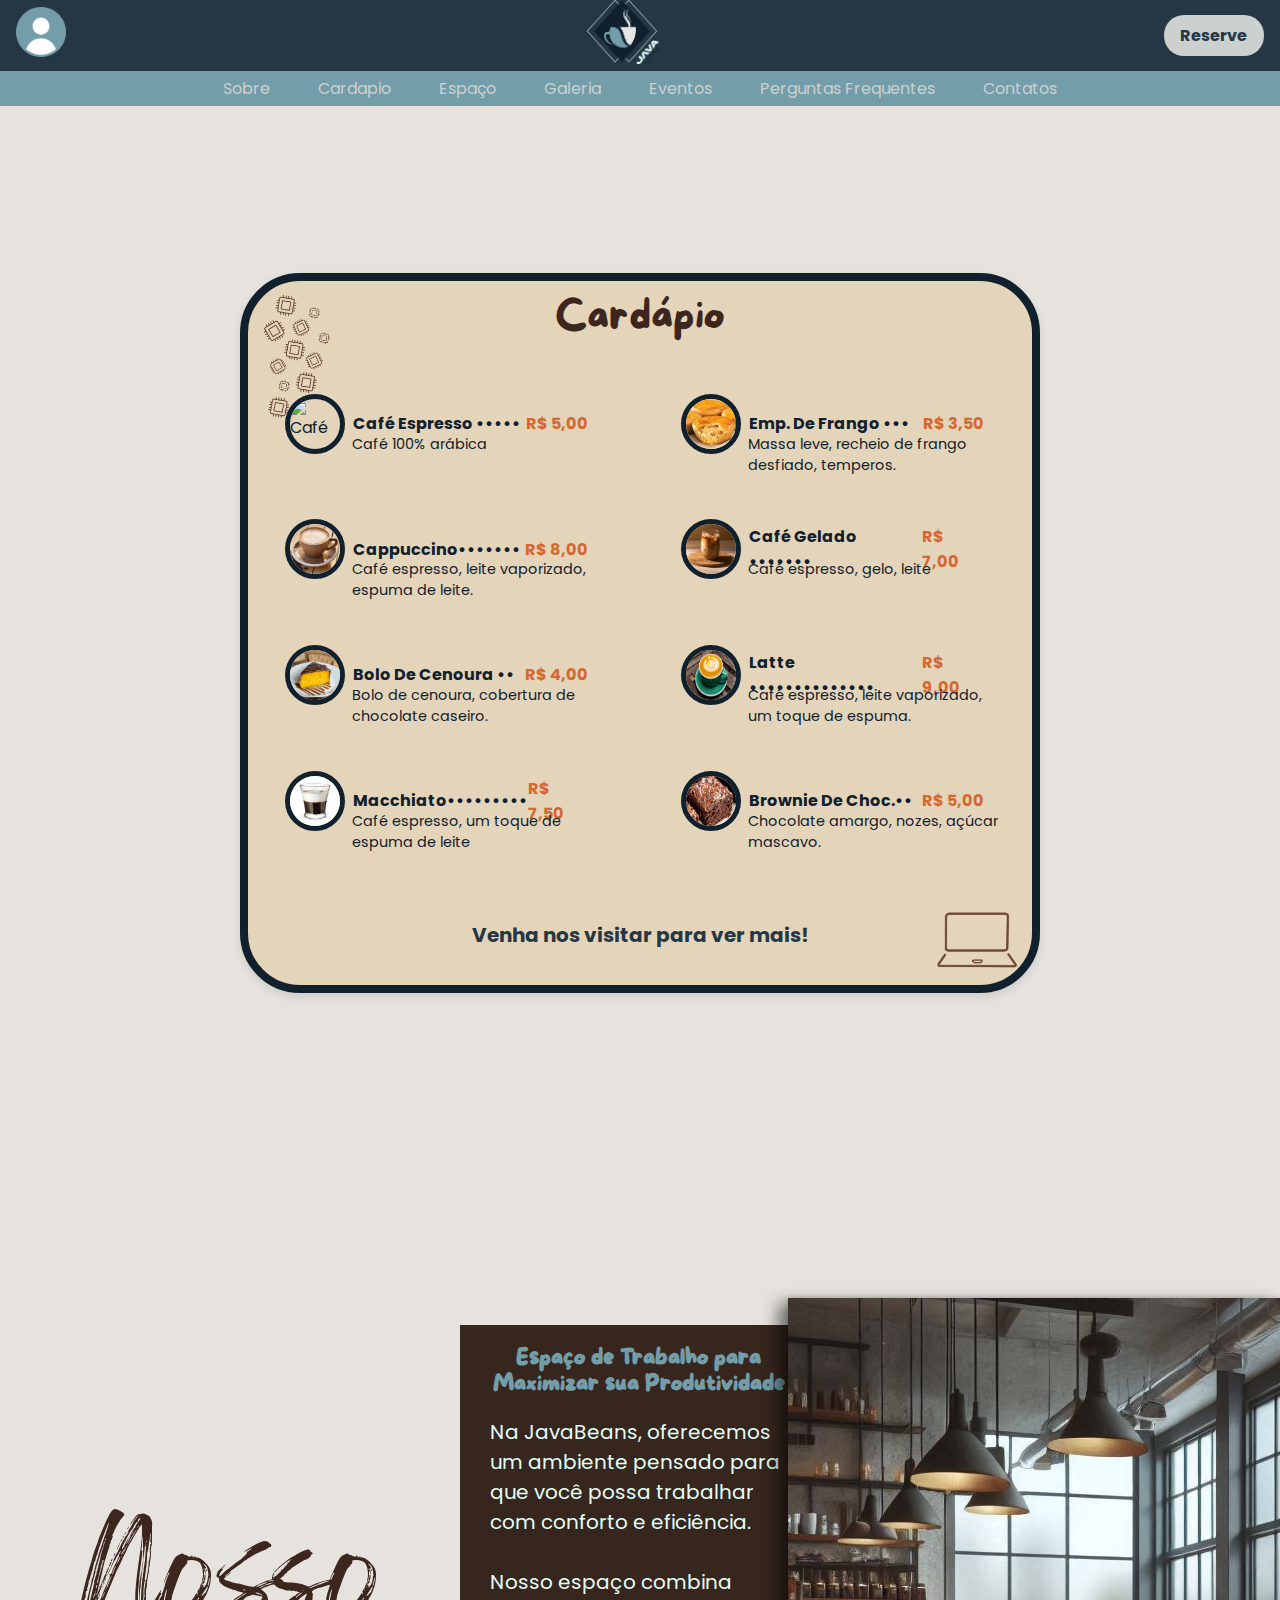
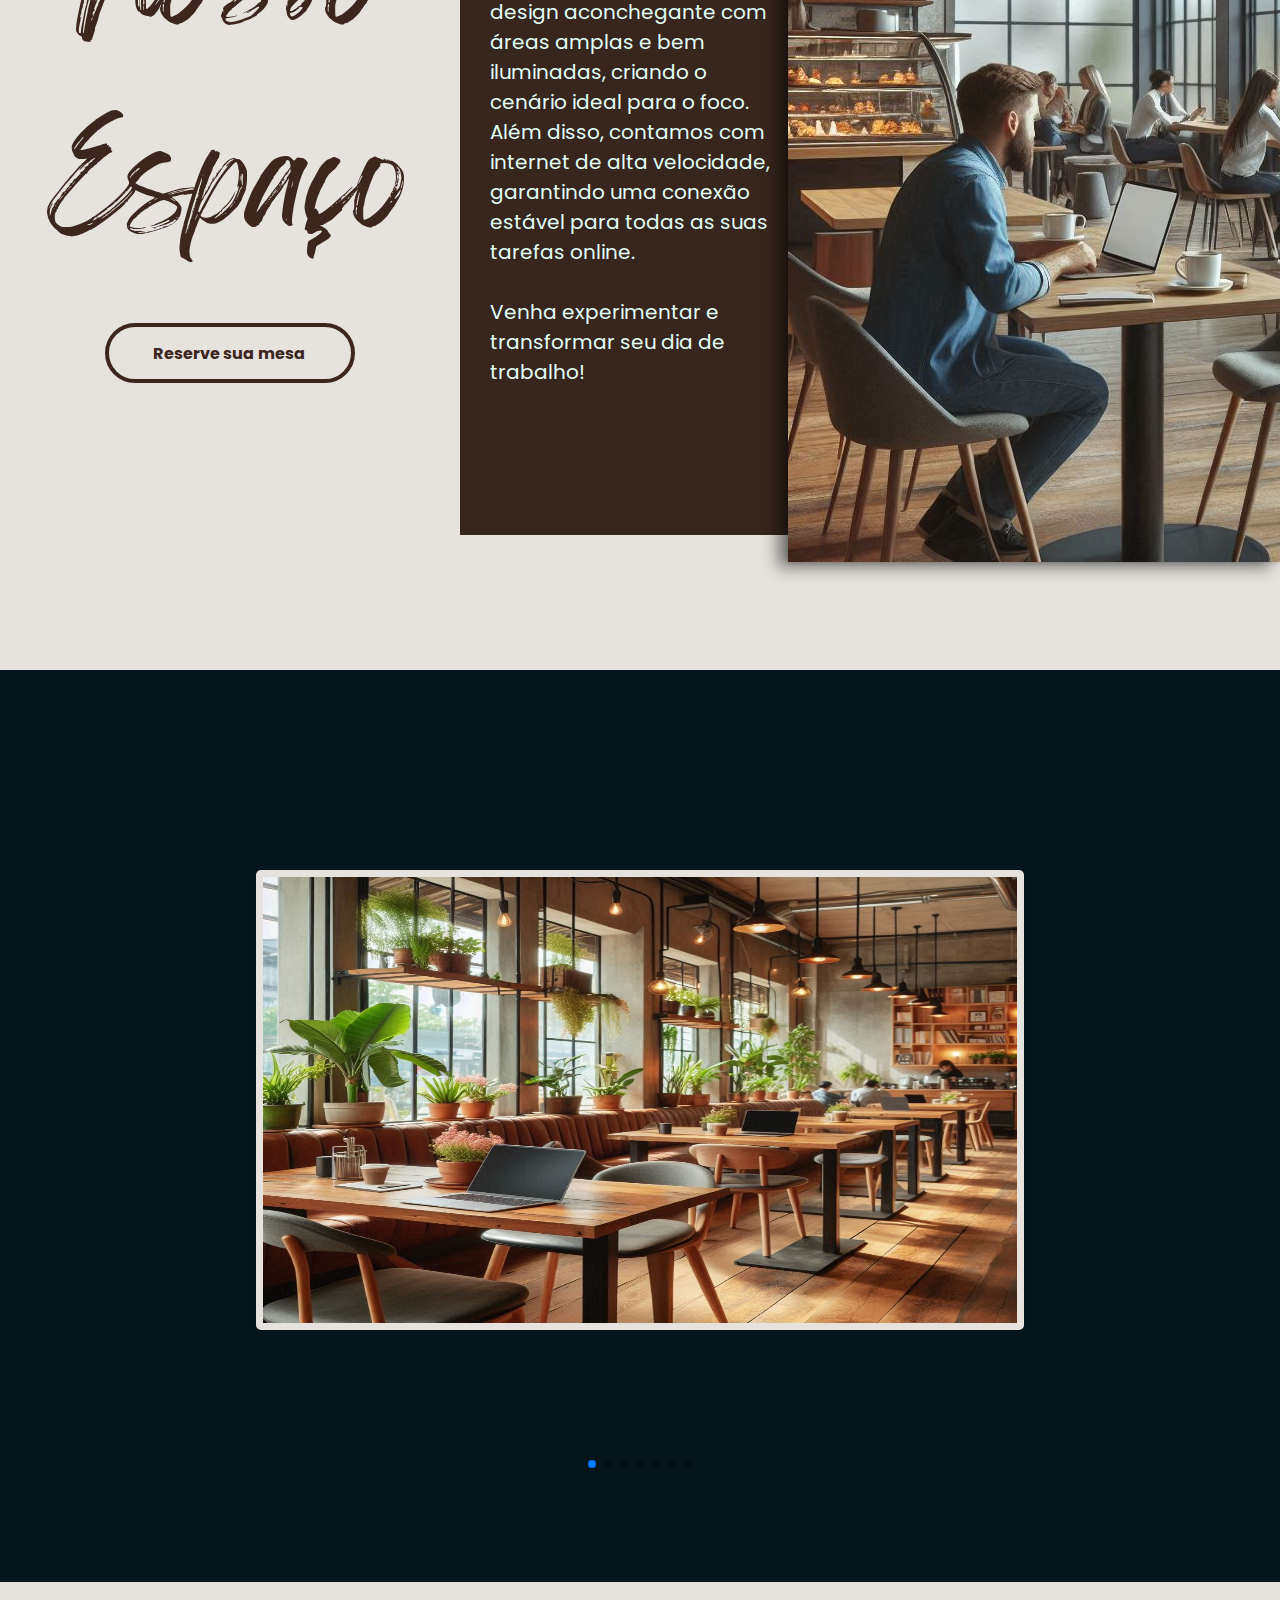
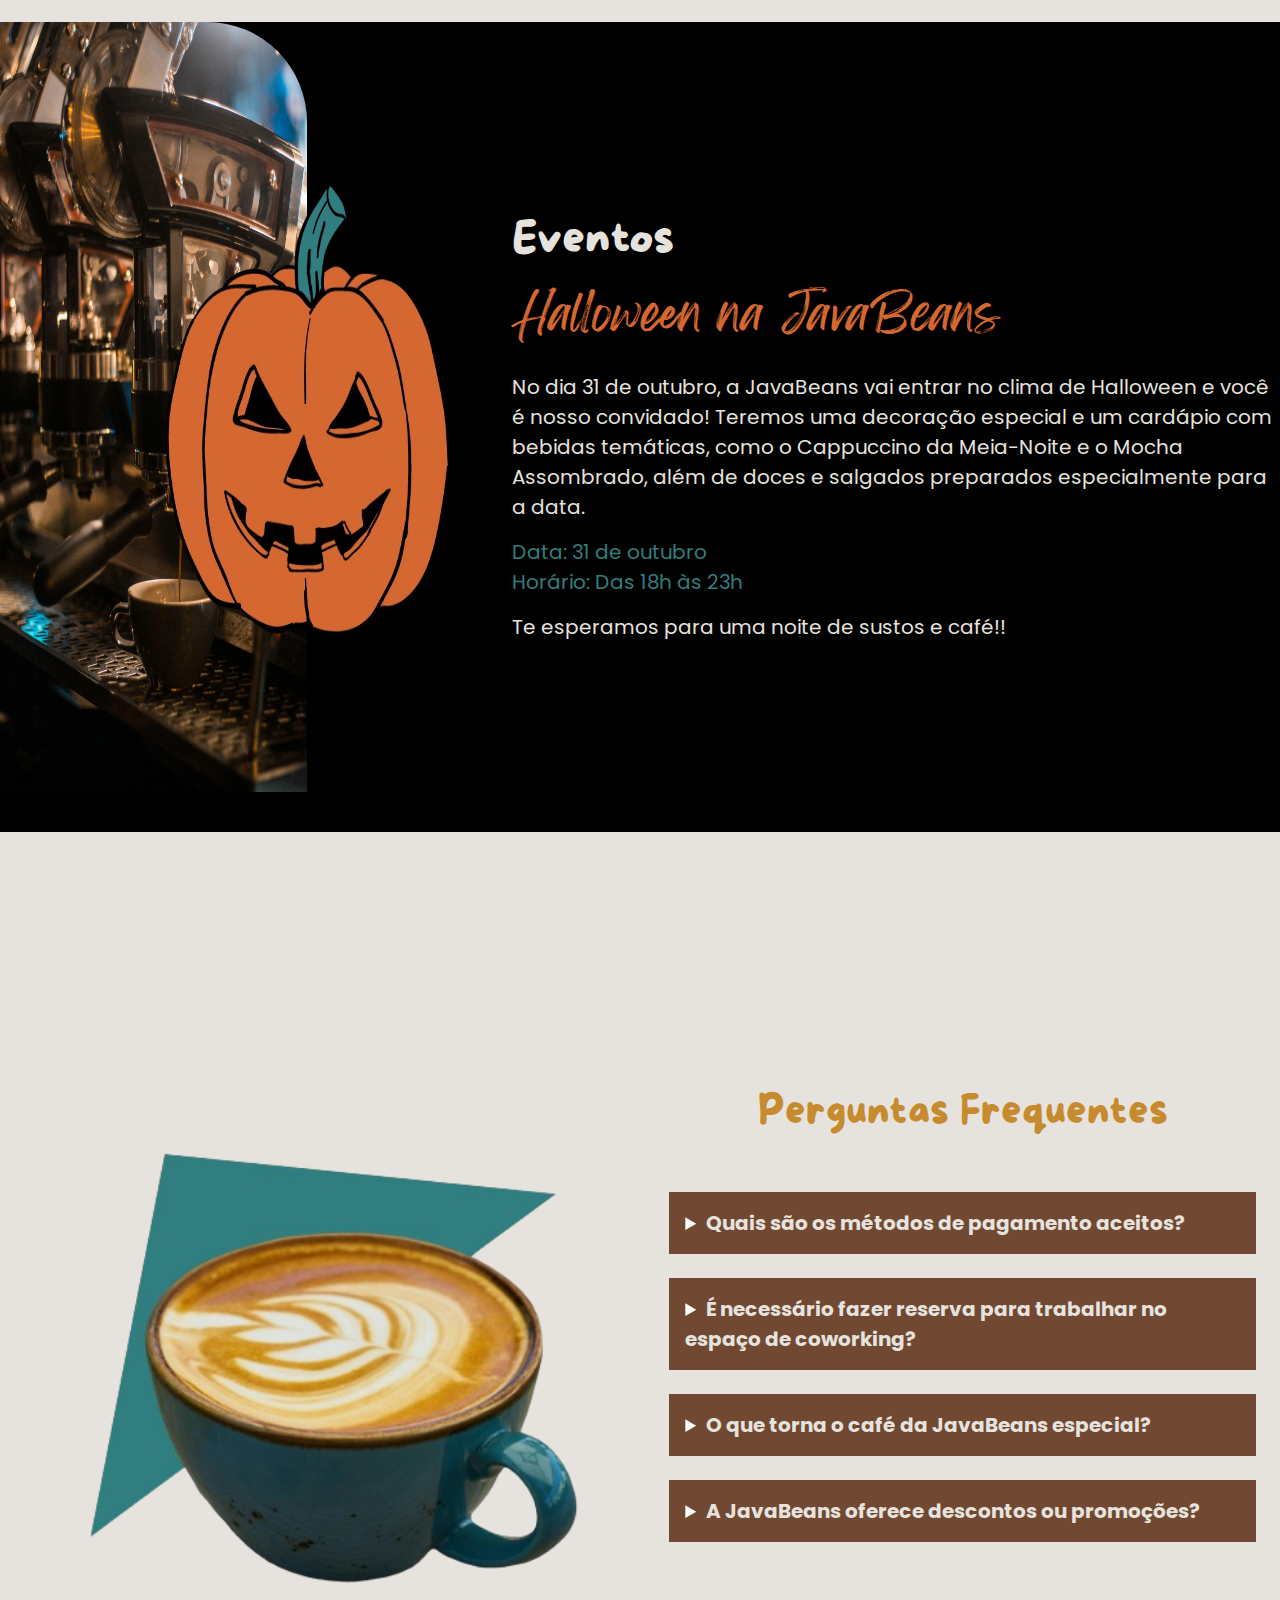
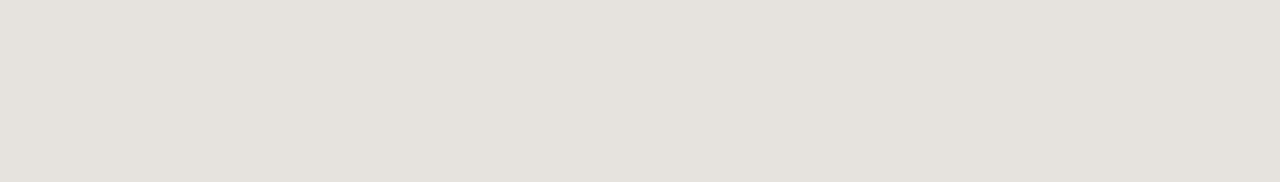
==== index.html @ da49bf41 "Merge branch 'develop' into pages/sign-up" ====
<!DOCTYPE html>
<html lang="pt-BR">
<head>
    <meta charset="UTF-8">
    <meta name="viewport" content="width=device-width, initial-scale=1.0">
    <title>JavaBeans</title>

    <link rel="stylesheet" href="Assets/css/pages/index/index.css">
    <link rel="preconnect" href="https://fonts.googleapis.com">
    <link rel="preconnect" href="https://fonts.gstatic.com" crossorigin>
    <link href="https://fonts.googleapis.com/css2?family=Poppins:ital,wght@0,100;0,200;0,300;0,400;0,500;0,600;0,700;0,800;0,900;1,100;1,200;1,300;1,400;1,500;1,600;1,700;1,800;1,900&display=swap" rel="stylesheet">
    <link rel="stylesheet" href="https://cdn.jsdelivr.net/npm/swiper@11/swiper-bundle.min.css"/>
</head>
<body>

    <!--NAV-->
    <header class="nav-header">
        <div class="nav-topo-header">
            <div class="nav-perfil">
                <img src="Assets/images/icones/usuario.png" alt="perfil" onclick="toggleDropdown()" aria-label="Entre ou cadastre-se">
                <div id="loginDropdown" class="conteudo-dropdown">
                    <img src="Assets/images/navbar/close_white_36dp.svg" alt="fechar" class="fechar-dropdown" onclick="toggleDropdown()">
                    <p id="registerMessage">Novo na JavaBeans?</p>
                    <a href="sign-up.html" id="registerLink">Registrar</a>
                    <p id="loginMessage">Já tem uma conta?</p>
                    <a href="sign-in.html" id="loginLink">Entrar</a>
                    <p href="#" id="welcomeMessage">Bem-vindo!</p>
                    <a href="#" id="reservaLink">Visualizar Reservas</a>
                    <a href="#" id="logoutLink" onclick="logout()">Sair</a>
                </div>
            </div>

            <div class="logo">
                <img src="Assets/images/logos/logo.png" alt="Logo JavaBeans">
            </div>

            <div class="nav-botao-reservar">
                <a href="sign_up.html" aria-label="Reserve uma mesa">Reserve</a>
            </div>

            <div class="nav-mobile-icone-menu">
            <button onclick="mostraMenu()" aria-label="Abrir menu de navegação">
                <img class="nav-icon" src="Assets/images/navbar/menu_white_36dp.svg" alt="menu">
            </button>
            </div>
        </div>

        <nav class="nav-mobile-menu" aria-label="Menu de navegação">
            <ul>
                <li class="nav-item"><a href="#sobre" class="nav-link">Sobre</a></li>
                <li class="nav-item"><a href="#cardapio" class="nav-link">Cardapio</a></li>
                <li class="nav-item"><a href="#nosso-espaco" class="nav-link">Nosso Espaço</a></li>
                <li class="nav-item"><a href="#galeria" class="nav-link">Galeria</a></li>
                <li class="nav-item"><a href="#eventos" class="nav-link">Eventos</a></li>
                <li class="nav-item"><a href="#faq" class="nav-link">Perguntas Frequentes</a></li>
                <li class="nav-item"><a href="#contatos" class="nav-link">Contatos</a></li>
            </ul>
        </nav>

        <nav class="nav-bar" aria-label="Menu de navegação principal">
            <div class="nav-lista">
                <ul>
                    <li class="nav-item"><a href="#sobre" class="nav-link">Sobre</a></li>
                    <li class="nav-item"><a href="#cardapio" class="nav-link">Cardapio</a></li>
                    <li class="nav-item"><a href="#nosso-espaco" class="nav-link">Espaço</a></li>
                    <li class="nav-item"><a href="#galeria" class="nav-link">Galeria</a></li>
                    <li class="nav-item"><a href="#eventos" class="nav-link">Eventos</a></li>
                    <li class="nav-item"><a href="#faq" class="nav-link">Perguntas Frequentes</a></li>
                    <li class="nav-item"><a href="#contatos" class="nav-link">Contatos</a></li>
                </ul>
            </div>
        </nav>
    </header>

    <!-- SOBRE -->
    <!-- SEU CÓDIGO AQUI PARA A SEÇÃO SOBRE -->
    

    
    <!-- CARDÁPIO -->
    <section id="cardapio">
        <div class="cardapio">
            <img src="Assets/images/icones/chips.png" alt="Ícone Superior Esquerdo" class="icone-superior-esquerdo">
            <img src="Assets/images/icones/notebook.png" alt="Ícone Inferior Direito" class="icone-inferior-direito">
            <h1>Cardápio</h1>
            <div class="item espresso">
                <div class="topo-item">
                    <img src="Assets/images/cardapio/espresso.png" alt="Café Espresso" class="cafe">
                    <div class="detalhes">
                        <strong>Café Espresso •••••</strong>
                        <span class="preco">R$ 5,00</span>
                    </div>
                </div>
                <div class="descricao">Café 100% arábica</div>
            </div>
            <div class="item mocha">
                <div class="topo-item">
                    <img src="Assets/images/cardapio/mocha.png" alt="mocha">
                    <div class="detalhes">
                        <strong>Mocha••••••••••••</strong>
                        <span class="preco">R$ 10,00</span>
                    </div>
                </div>
                <div class="descricao">Café espresso, chocolate amargo, leite vaporizado, chantilly.</div>
            </div>
            <div class="item">
                <div class="topo-item">
                    <img src="Assets/images/cardapio/empada.jpeg" alt="empada">
                    <div class="detalhes">
                        <strong>Emp. De Frango •••</strong>
                        <span class="preco">R$ 3,50</span>
                    </div>
                </div>
                <div class="descricao">Massa leve, recheio de frango desfiado, temperos.</div>
            </div>
            <div class="item">
                <div class="topo-item">
                    <img src="Assets/images/cardapio/capuccino.jpg" alt="Cappuccino">
                    <div class="detalhes">
                        <strong>Cappuccino•••••••</strong>
                        <span class="preco">R$ 8,00</span>
                    </div>
                </div>
                <div class="descricao">Café espresso, leite vaporizado,
                    espuma de leite.</div>
            </div>
            <div class="item gelado">
                <div class="topo-item">
                    <img src="Assets/images/cardapio/gelado.jpg" alt="Gelado">
                    <div class="detalhes">
                        <strong>Café Gelado •••••••</strong>
                        <span class="preco">R$ 7,00</span>
                    </div>
                </div>
                <div class="descricao">Café espresso, gelo, leite</div>
            </div>
            <div class="item">
                <div class="topo-item">
                    <img src="Assets/images/cardapio/bolo.png" alt="bolo">
                    <div class="detalhes">
                        <strong>Bolo De Cenoura ••</strong>
                        <span class="preco">R$ 4,00</span>
                    </div>
                </div>
                <div class="descricao">Bolo de cenoura, cobertura de chocolate caseiro.</div>
            </div>
            <div class="item">
                <div class="topo-item">
                    <img src="Assets/images/cardapio/latte.jpg" alt="Latte">
                    <div class="detalhes">
                        <strong>Latte ••••••••••••••</strong>
                        <span class="preco">R$ 9,00</span>
                    </div>
                </div>
                <div class="descricao">Café espresso, leite vaporizado, um toque de espuma.</div>
            </div>
            <div class="item macchiato">
                <div class="topo-item">
                    <img src="Assets/images/cardapio/macchiato.jpg" alt="Macchiato">
                    <div class="detalhes">
                        <strong>Macchiato•••••••••</strong>
                        <span class="preco">R$ 7,50</span>
                    </div>
                </div>
                <div class="descricao">Café espresso, um toque de<br>espuma de leite</div>
            </div>
            <div class="item brownie">
                <div class="topo-item">
                    <img src="Assets/images/cardapio/brownie.jpg" alt="Brownie">
                    <div class="detalhes">
                        <strong>Brownie De Choc.••</strong>
                        <span class="preco">R$ 5,00</span>
                    </div>
                </div>
                <div class="descricao">Chocolate amargo, nozes, açúcar mascavo.</div>
            </div>
            <div class="footer">
                <strong>Venha nos visitar para ver mais!</strong>
            </div>
        </div>
    </section>

    <!-- NOSSO ESPAÇO -->
    <section id="nosso-espaco">
        <div class="espaco-container">
            <div class="espaco-esquerda">
                <div>
                    <h2 class="espaco-titulo">Nosso Espaço</h2>
                    <a href="sign_up.html" class="espaco-botao">Reserve sua mesa</a>
                </div>
            </div>
            <div id="espaco-meio">
                <article class="espaco-texto">
                    <h3 class="espaco-subtitulo">Espaço de Trabalho para Maximizar sua Produtividade</h3>
                    <p>Na JavaBeans, oferecemos um ambiente pensado para que você possa trabalhar com conforto e eficiência.
                        <br>
                        <br>
                        Nosso espaço combina design aconchegante com áreas amplas e bem iluminadas, criando o cenário ideal para o foco. Além disso, contamos com internet de alta velocidade, garantindo uma conexão estável para todas as suas tarefas online.
                        <br>
                        <br>
                        Venha experimentar e transformar seu dia de trabalho!
                    </p>
                </article>
                <aside id="espaco-imagem" aria-label="Imagem do espaço de trabalho da JavaBeans">
                </aside>
                <a href="sign_up.html" class="espaco-botao-mobile">Reserve sua mesa</a>
            </div>
        </div>
    </section>

    <!-- GALERIA -->
    <section id="galeria">
        <div class="galeria-container">
            <div class="swiper">
                <div class="swiper-wrapper">
                    <div class="swiper-slide">
                        <div class="project-img">
                            <img class="galeria-image" src="Assets/images/galeria/galeria-imagem1.jpeg" alt="espaço de trabalho">
                        </div>
                    </div>
                    <div class="swiper-slide">
                        <div class="project-img">
                            <img class="galeria-image" src="Assets/images/galeria/galeria-imagem2.jpeg" alt="espaço de trabalho">
                        </div>
                    </div>
                    <div class="swiper-slide">
                        <div class="project-img">
                            <img class="galeria-image" src="Assets/images/galeria/galeria-imagem3.png" alt="pessoas trabalhando na JavaBeans">
                        </div>
                    </div>
                    <div class="swiper-slide">
                        <div class="project-img">
                            <img class="galeria-image" src="Assets/images/galeria/galeria-imagem4.png" alt="pessoas trabalhando na JavaBeans">
                        </div>
                    </div>
                    <div class="swiper-slide">
                        <div class="project-img">
                            <img class="galeria-image" src="Assets/images/galeria/galeria-imagem5.png" alt="pessoas trabalhando na JavaBeans">
                        </div>
                    </div>
                    <div class="swiper-slide">
                        <div class="project-img">
                            <img class="galeria-image" src="Assets/images/galeria/galeria-imagem6.png" alt="pessoas trabalhando na JavaBeans">
                        </div>
                    </div>
                    <div class="swiper-slide">
                        <div class="project-img">
                            <img class="galeria-image" src="Assets/images/galeria/galeria-imagem7.png" alt="colaboradores preparando o cafe">
                        </div>
                    </div>
                </div>
                <div class="swiper-pagination"></div>
            </div>
        </div>
    </section>

    <!-- EVENTOS -->
    <section id="eventos">
        <div class="eventos-container">
            <div class="eventos-left-content">
                <div class="eventos-background">
                    <img src="Assets/images/eventos/eventos_background.jpg" alt="Imagem da cafeteria">
                </div>
                <div class="eventos-abobora">
                    <img src="Assets/images/icones/abobora.png" alt="Abobora de Halloween">
                </div>
            </div>
            <div class="eventos-right-content">
                <div class="eventos-titulos-container">
                    <h2 class="eventos-titulo"> Eventos </h2>
                    <h3 class="eventos-subtitulo"> Halloween na JavaBeans</h3>
                </div>
                <div class="eventos-textos-container">
                    <p>No dia 31 de outubro, a JavaBeans vai entrar no clima de Halloween e você é nosso convidado! Teremos uma decoração especial e um cardápio com bebidas temáticas, como o Cappuccino da Meia-Noite e o Mocha Assombrado, além de doces e salgados preparados especialmente para a data.</p>
                    <p class="eventos-data"> Data: 31 de outubro <br> Horário: Das 18h às 23h</p>
                    <p>Te esperamos para uma noite de sustos e café!!</p>
                </div>
            </div>
        </div>
    </section>
    
    
    <!-- PERGUNTAS FREQUENTES -->
    <section id="faq" >
        <div class="faq-container" >
            <div class="faq-image-container">
                <img src="Assets/images/faq/faq_background.png" alt="cafe">
            </div>
            <div class="faq-content" >
                <h2 class="faq-titulo">Perguntas Frequentes</h2>
                <div class="faq-accordion" >
                    <details>
                        <summary class="faq-accordion-item" >
                            <span class="faq-accordion-pergunta" >
                                Quais são os métodos de pagamento aceitos?
                            </span>
                        </summary>
                        <div class="faq-resposta" >
                            <p>
                                Aceitamos diversos métodos de pagamento, incluindo cartões de crédito, débito, PIX e carteiras digitais como Apple Pay e Google Pay.
                            </p>
                        </div>
                    </details>
                    <details>
                        <summary class="faq-accordion-item" >
                            <span class="faq-accordion-pergunta" >
                                É necessário fazer reserva para trabalhar no espaço de coworking?
                            </span>
                        </summary>
                        <div class="faq-resposta">
                            <p>
                                Não é necessário fazer reserva para utilizar o nosso espaço de coworking, mas recomendamos que faça uma reserva nos horários de pico para garantir uma mesa, principalmente se precisar de um ambiente tranquilo para trabalhar.
                            </p>
                        </div>
                    </details>
                    <details>
                        <summary class="faq-accordion-item" >
                            <span class="faq-accordion-pergunta" >
                                O que torna o café da JavaBeans especial?
                            </span>
                        </summary>
                        <div class="faq-resposta">
                            <p>
                                Nosso café é cuidadosamente selecionado a partir de grãos artesanais de alta qualidade, preparados por baristas especializados. Nossa missão é proporcionar uma experiência única para os amantes de café, com bebidas feitas com paixão e excelência.
                            </p>
                        </div>
                    </details>
                    <details>
                        <summary class="faq-accordion-item" >
                            <span class="faq-accordion-pergunta" >
                                A JavaBeans oferece descontos ou promoções?
                            </span>
                        </summary>
                        <div class="faq-resposta">
                            <p>
                                Sim! Regularmente oferecemos promoções e descontos para nossos clientes. Fique de olho em nossas redes sociais para se manter atualizado sobre nossas ofertas.
                            </p>
                        </div>
                    </details>
                </div>
            </div>
        </div>
    </section>

    <!-- CONTATOS -->
    <!-- SEU CÓDIGO AQUI PARA A SEÇÃO CONTATOS -->

    <script type="module" src="Assets/js/global/global.js"></script>
    <script src="https://cdn.jsdelivr.net/npm/swiper@11/swiper-bundle.min.js"></script>
</body>
</html>
---- Assets/css/pages/index/index.css ----
@import './partials/navbar.css';
@import './partials/sobre.css';
@import './partials/cardapio.css';
@import './partials/espaco.css';
@import './partials/galeria.css';
@import './partials/eventos.css';
@import './partials/faq.css';
@import './partials/contatos.css';

@import '../../global/global.css';
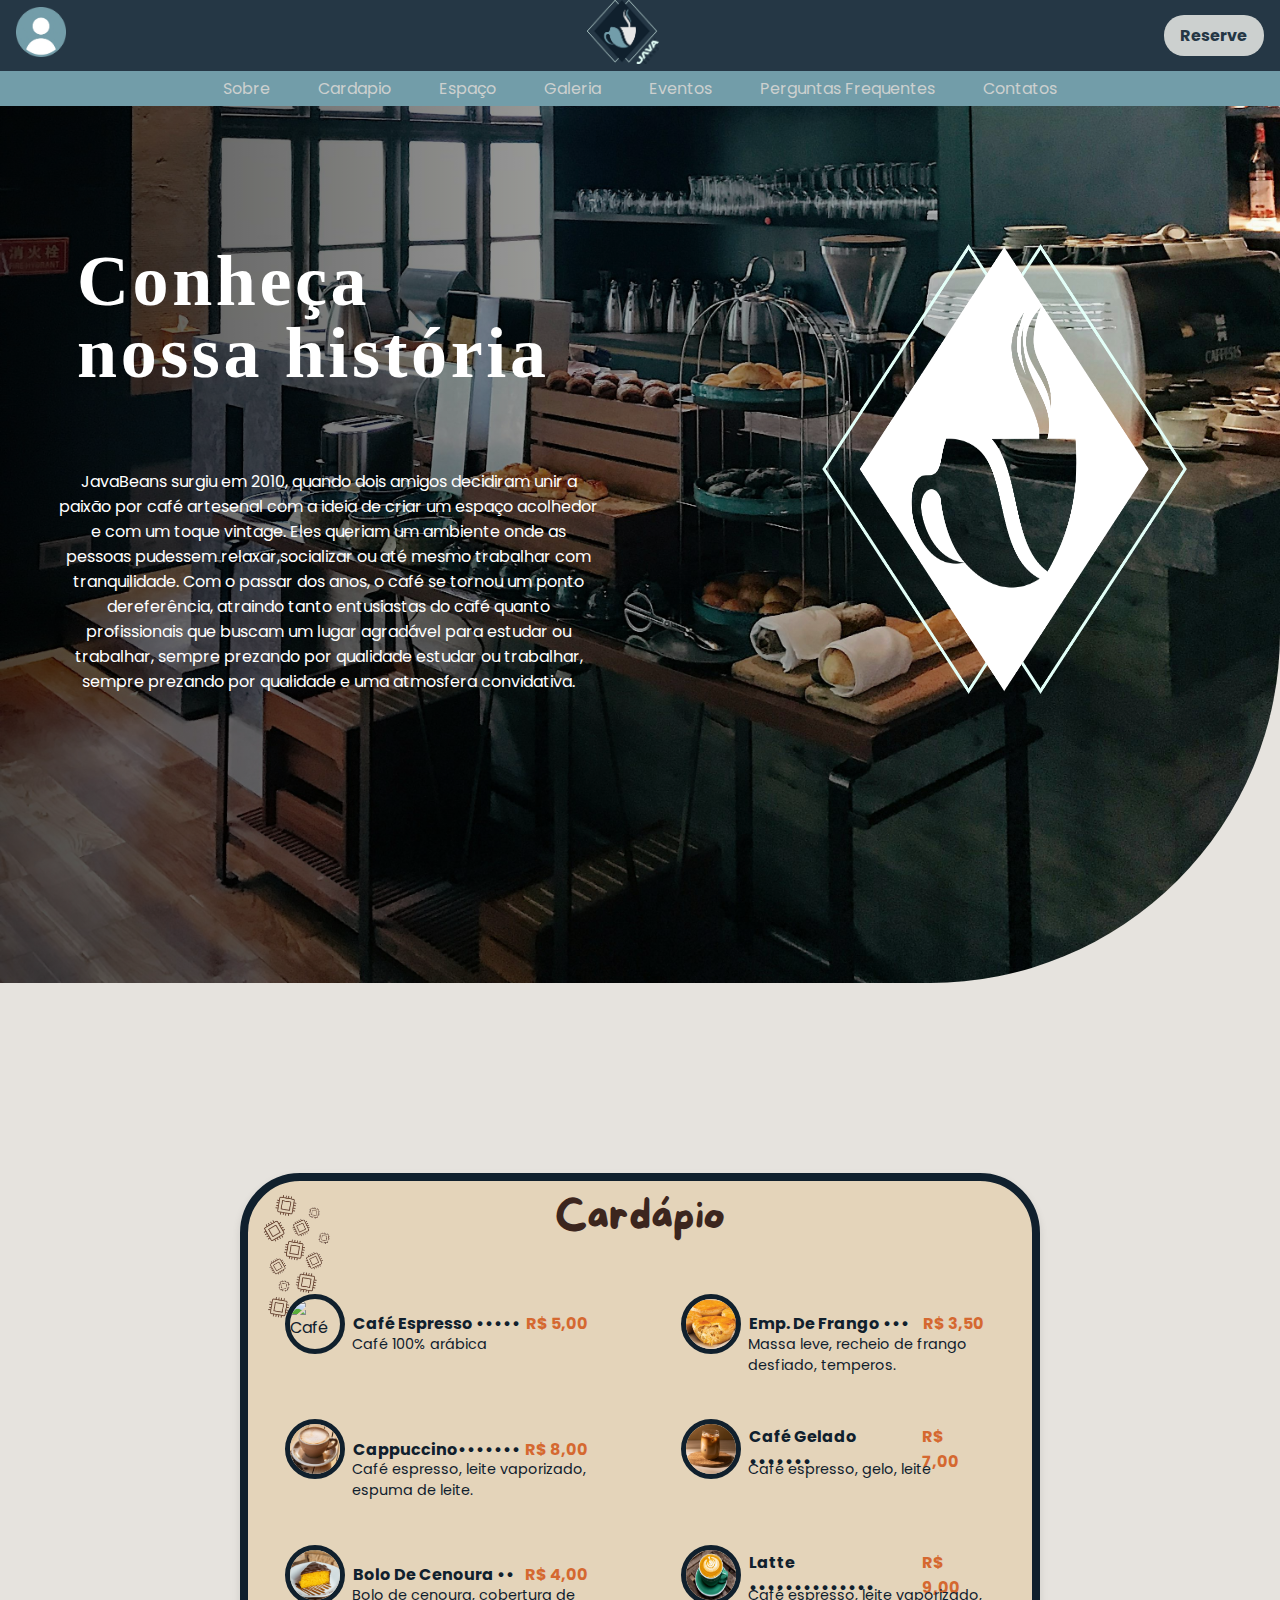
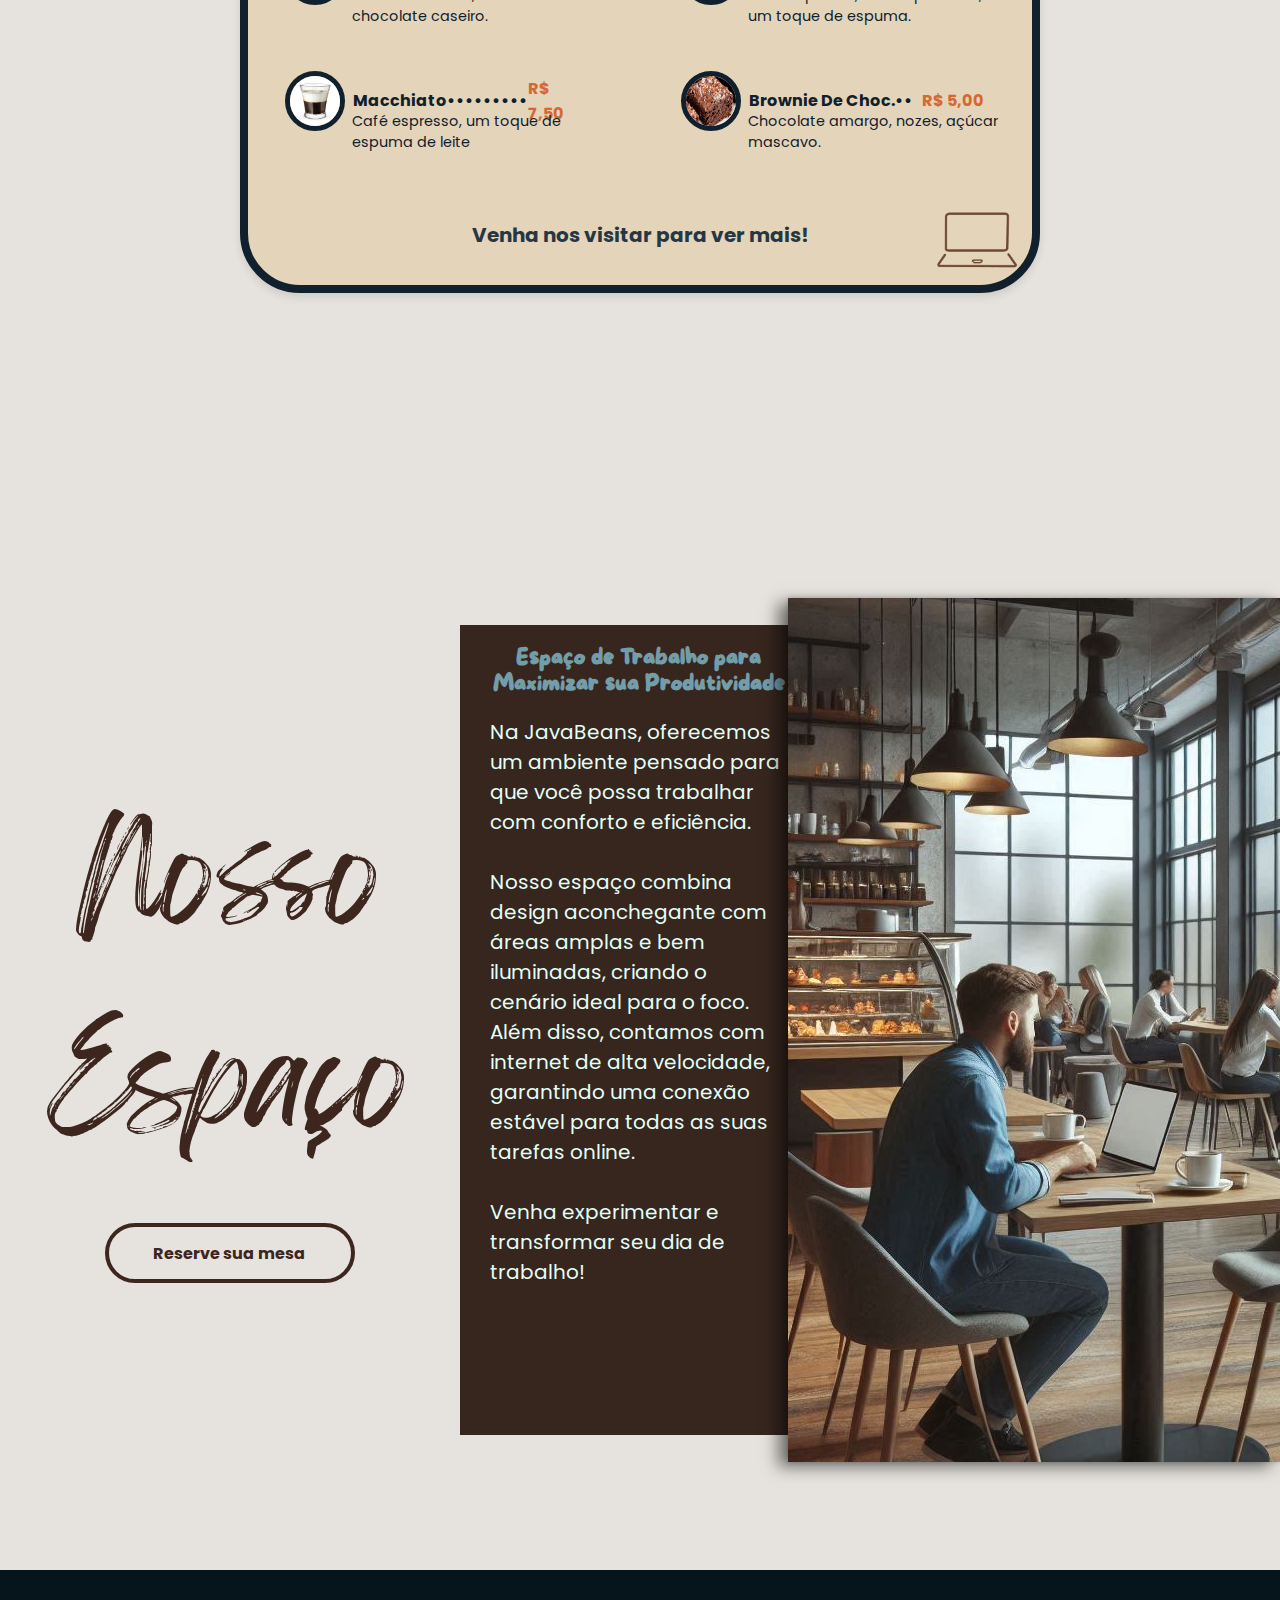
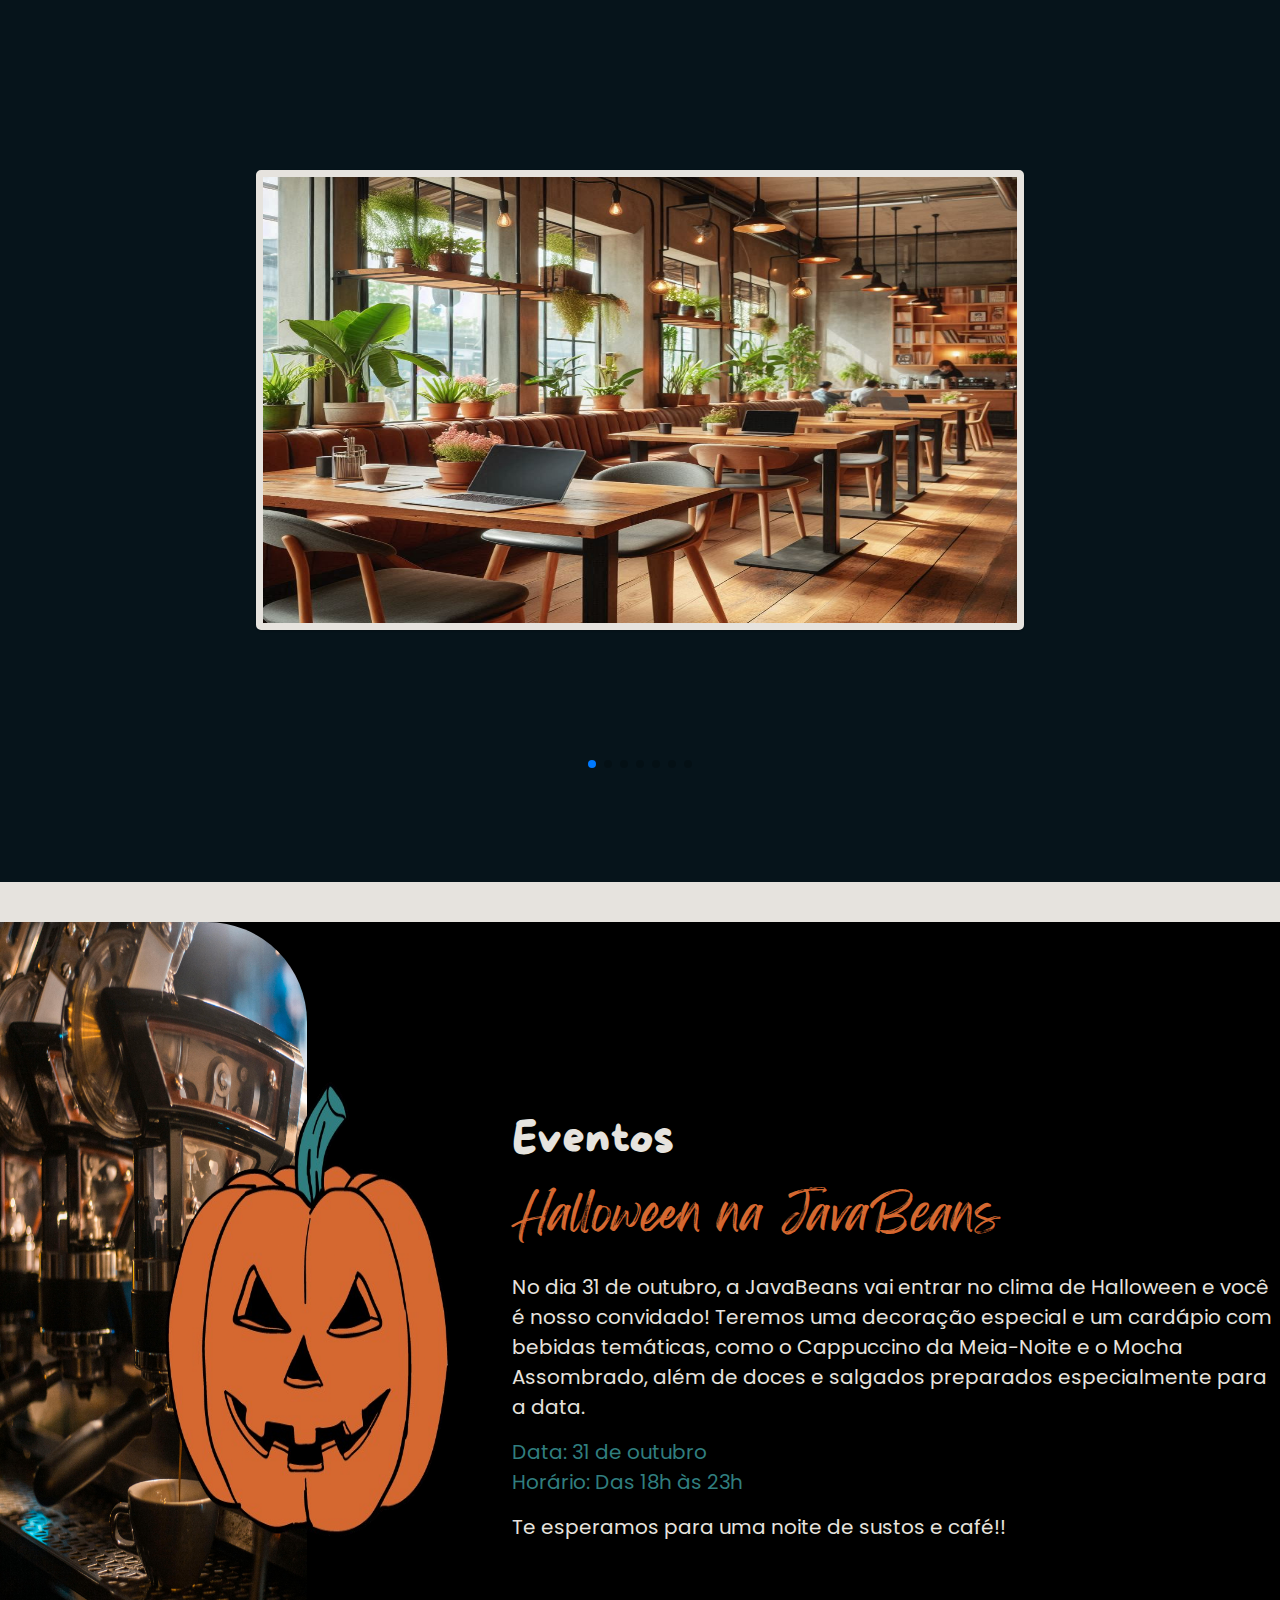
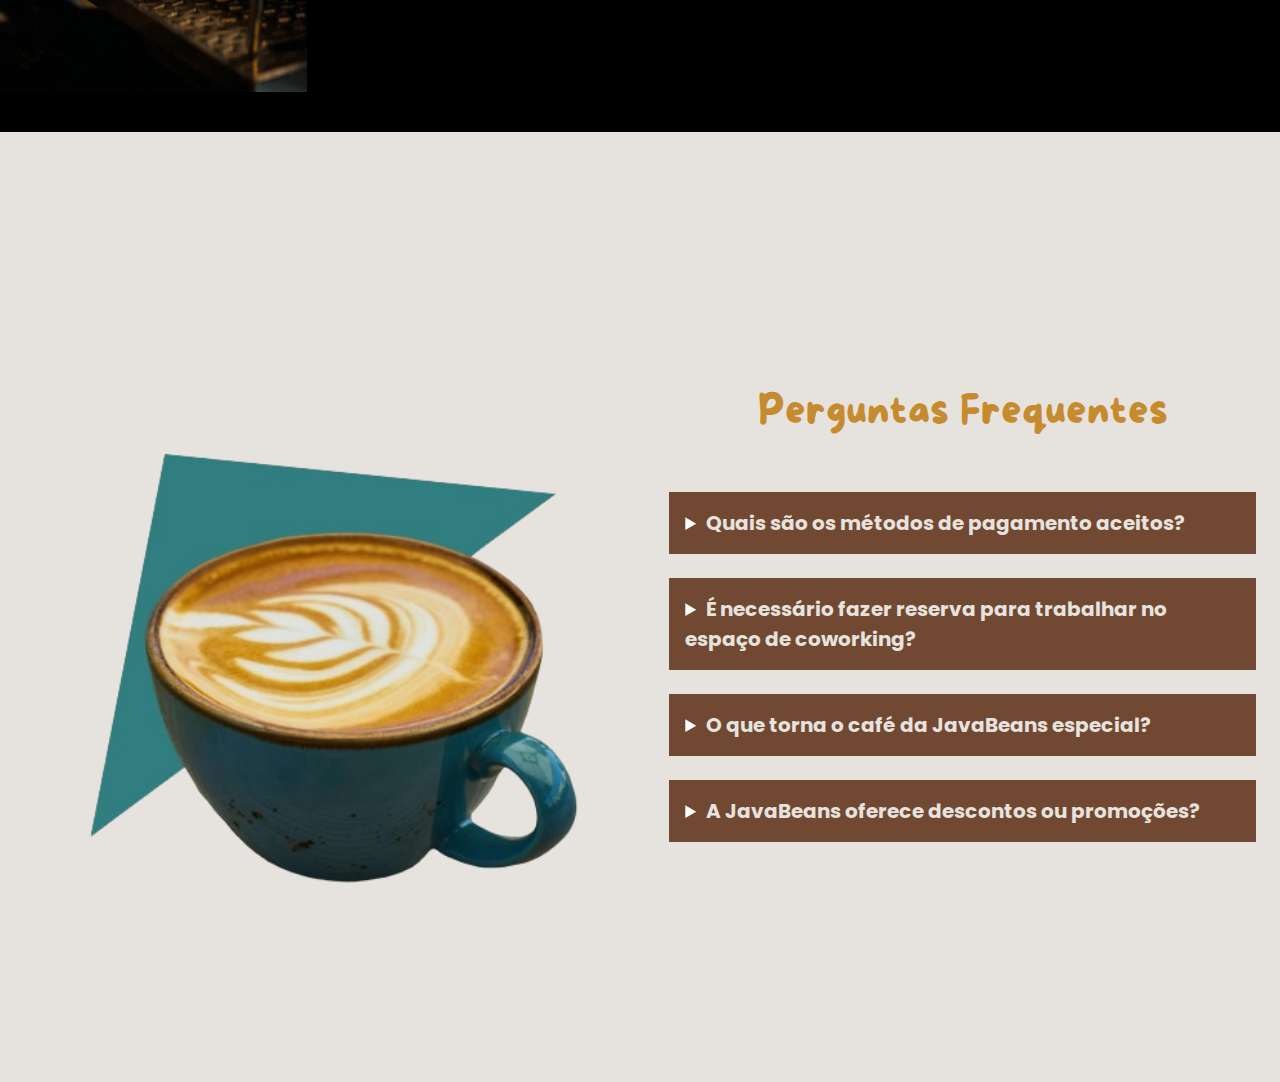
==== commit 8e727daa: "Merge pull request #13 from AntonioGuilhermeDev/feature/sobre" ====
--- a/index.html
+++ b/index.html
@@ -25,7 +25,7 @@
                     <p id="loginMessage">Já tem uma conta?</p>
                     <a href="sign-in.html" id="loginLink">Entrar</a>
                     <p href="#" id="welcomeMessage">Bem-vindo!</p>
-                    <a href="#" id="reservaLink">Visualizar Reservas</a>
+                    <a href="reserve.html" id="reservaLink">Visualizar Reservas</a>
                     <a href="#" id="logoutLink" onclick="logout()">Sair</a>
                 </div>
             </div>
@@ -35,7 +35,7 @@
             </div>
 
             <div class="nav-botao-reservar">
-                <a href="sign_up.html" aria-label="Reserve uma mesa">Reserve</a>
+                <a href="reserve.html" aria-label="Reserve uma mesa">Reserve</a>
             </div>
 
             <div class="nav-mobile-icone-menu">
@@ -73,9 +73,19 @@
     </header>
 
     <!-- SOBRE -->
-    <!-- SEU CÓDIGO AQUI PARA A SEÇÃO SOBRE -->
-    
-
+    <section id="sobre">
+        <div class="sobre-container">
+            <img src="Assets/images/logos/logo-2.png" alt="Logo JavaBeans" class="sobre-logo">
+            <article class="sobre-texto">
+                <h1 class="sobre-h1">Conheça <br>nossa história</h1>
+                <p class="sobre-paragrafo">JavaBeans surgiu em 2010, quando dois amigos decidiram unir a paixão por café
+                    artesenal com a ideia de criar um espaço acolhedor e com um toque vintage. Eles queriam um ambiente onde as pessoas pudessem relaxar,socializar ou até mesmo trabalhar com tranquilidade. Com o passar dos anos, o café se tornou um
+                    ponto dereferência, atraindo tanto entusiastas do café quanto profissionais que buscam um lugar agradável para estudar ou trabalhar, sempre prezando por qualidade estudar ou trabalhar, sempre
+                    prezando por qualidade e uma atmosfera convidativa.
+                </p>
+            </article>
+        </div>
+    </section>
     
     <!-- CARDÁPIO -->
     <section id="cardapio">
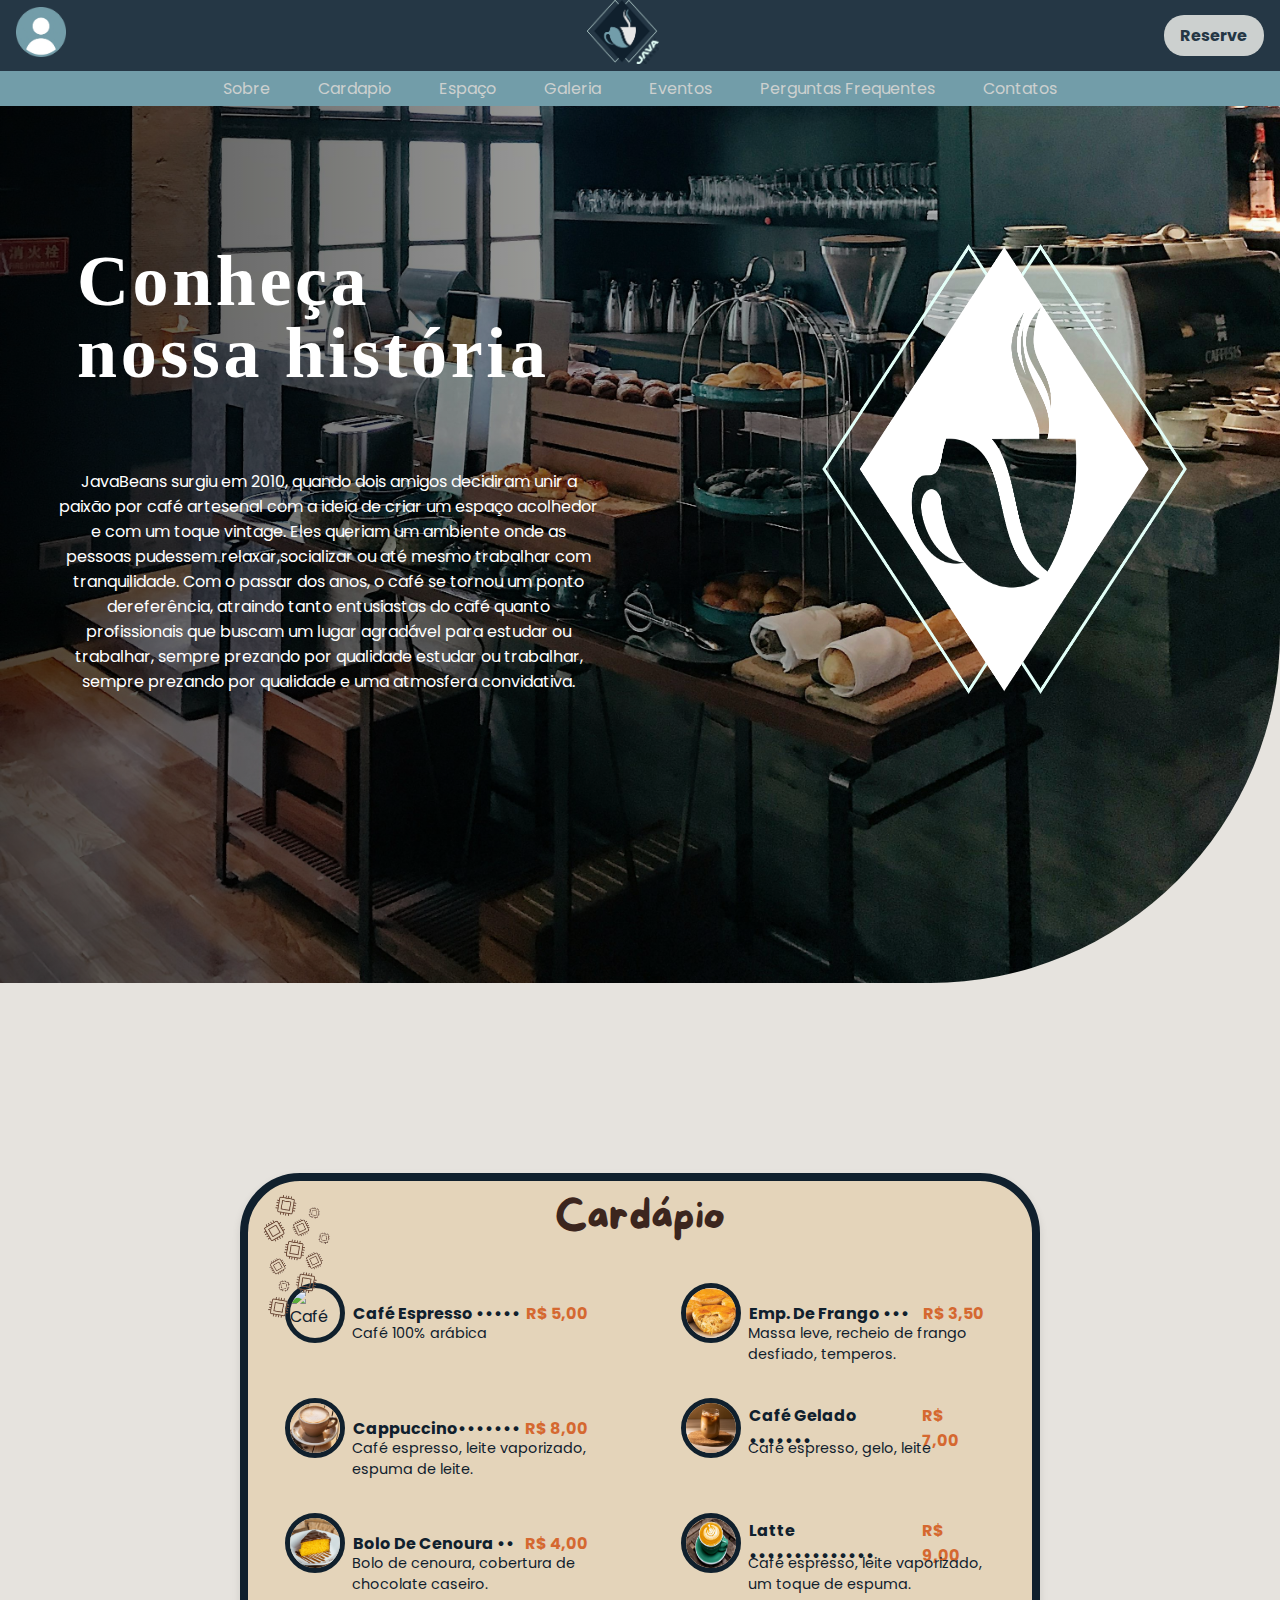
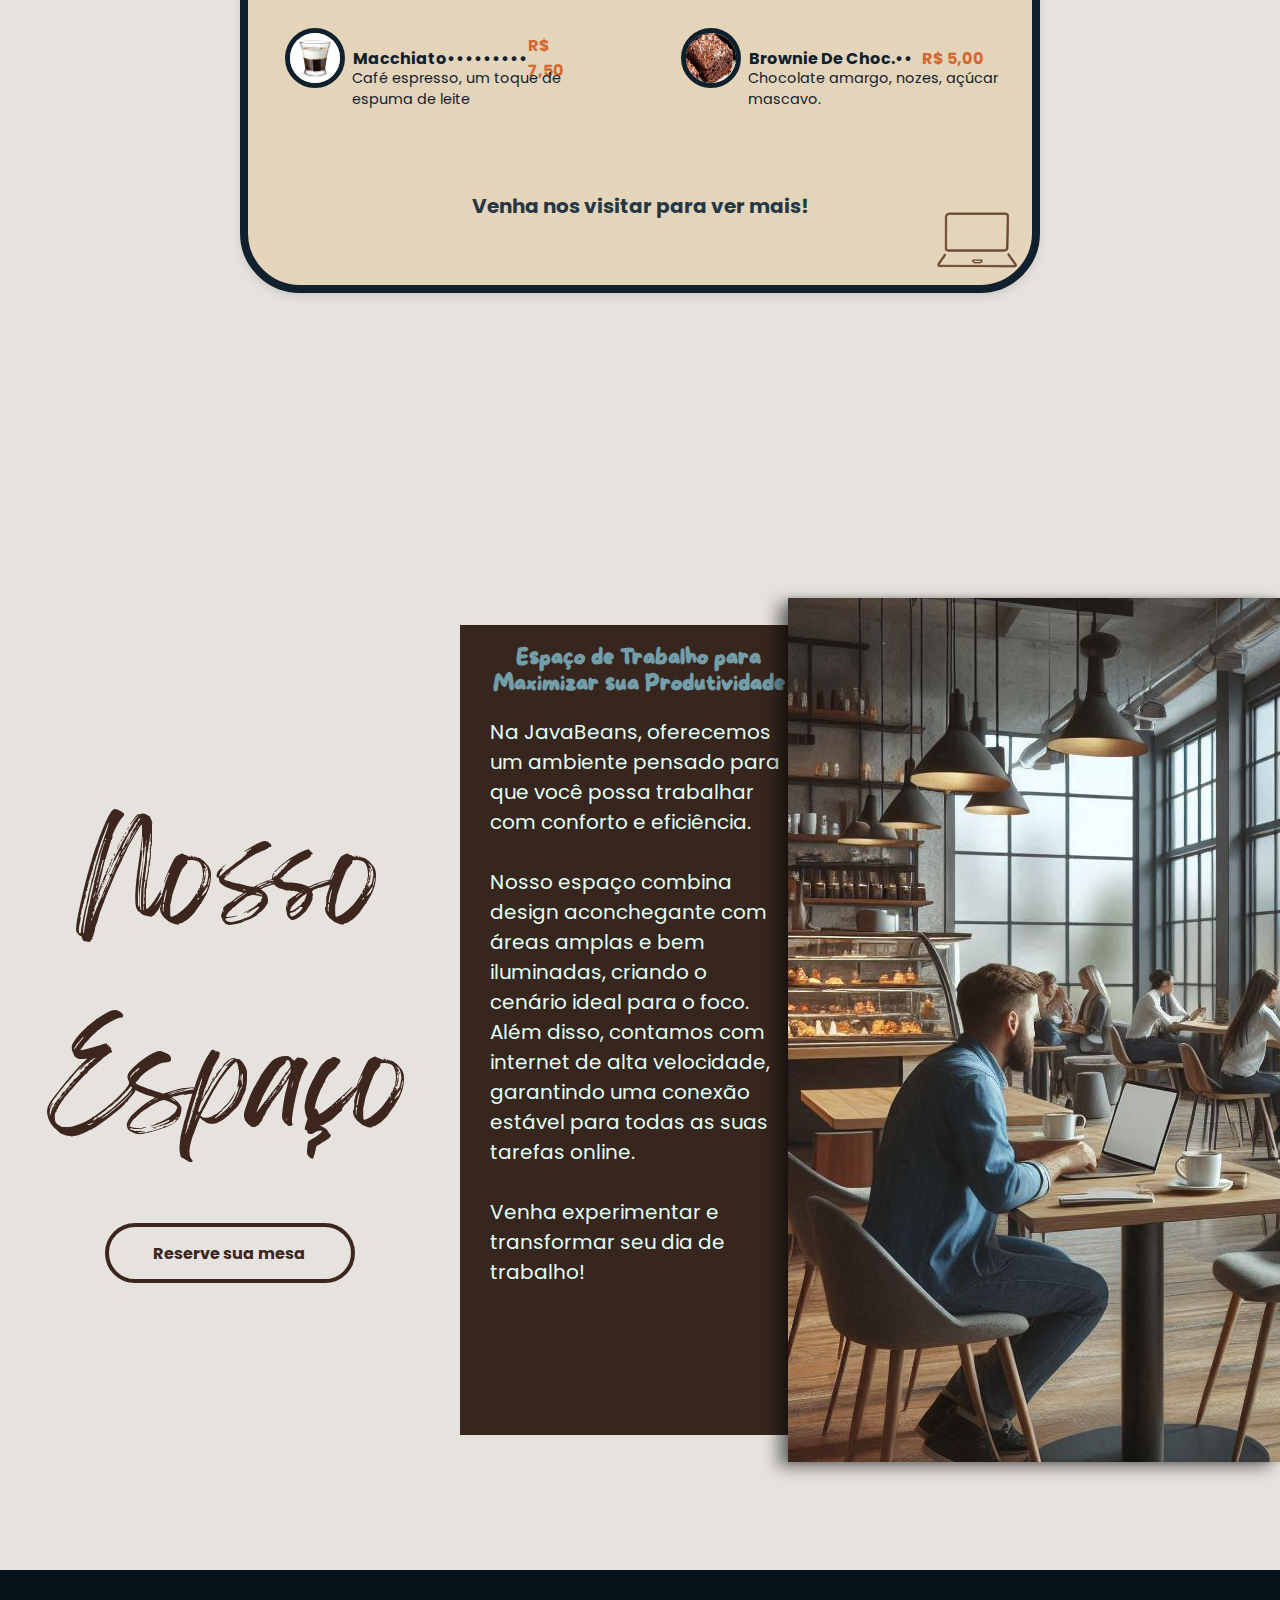
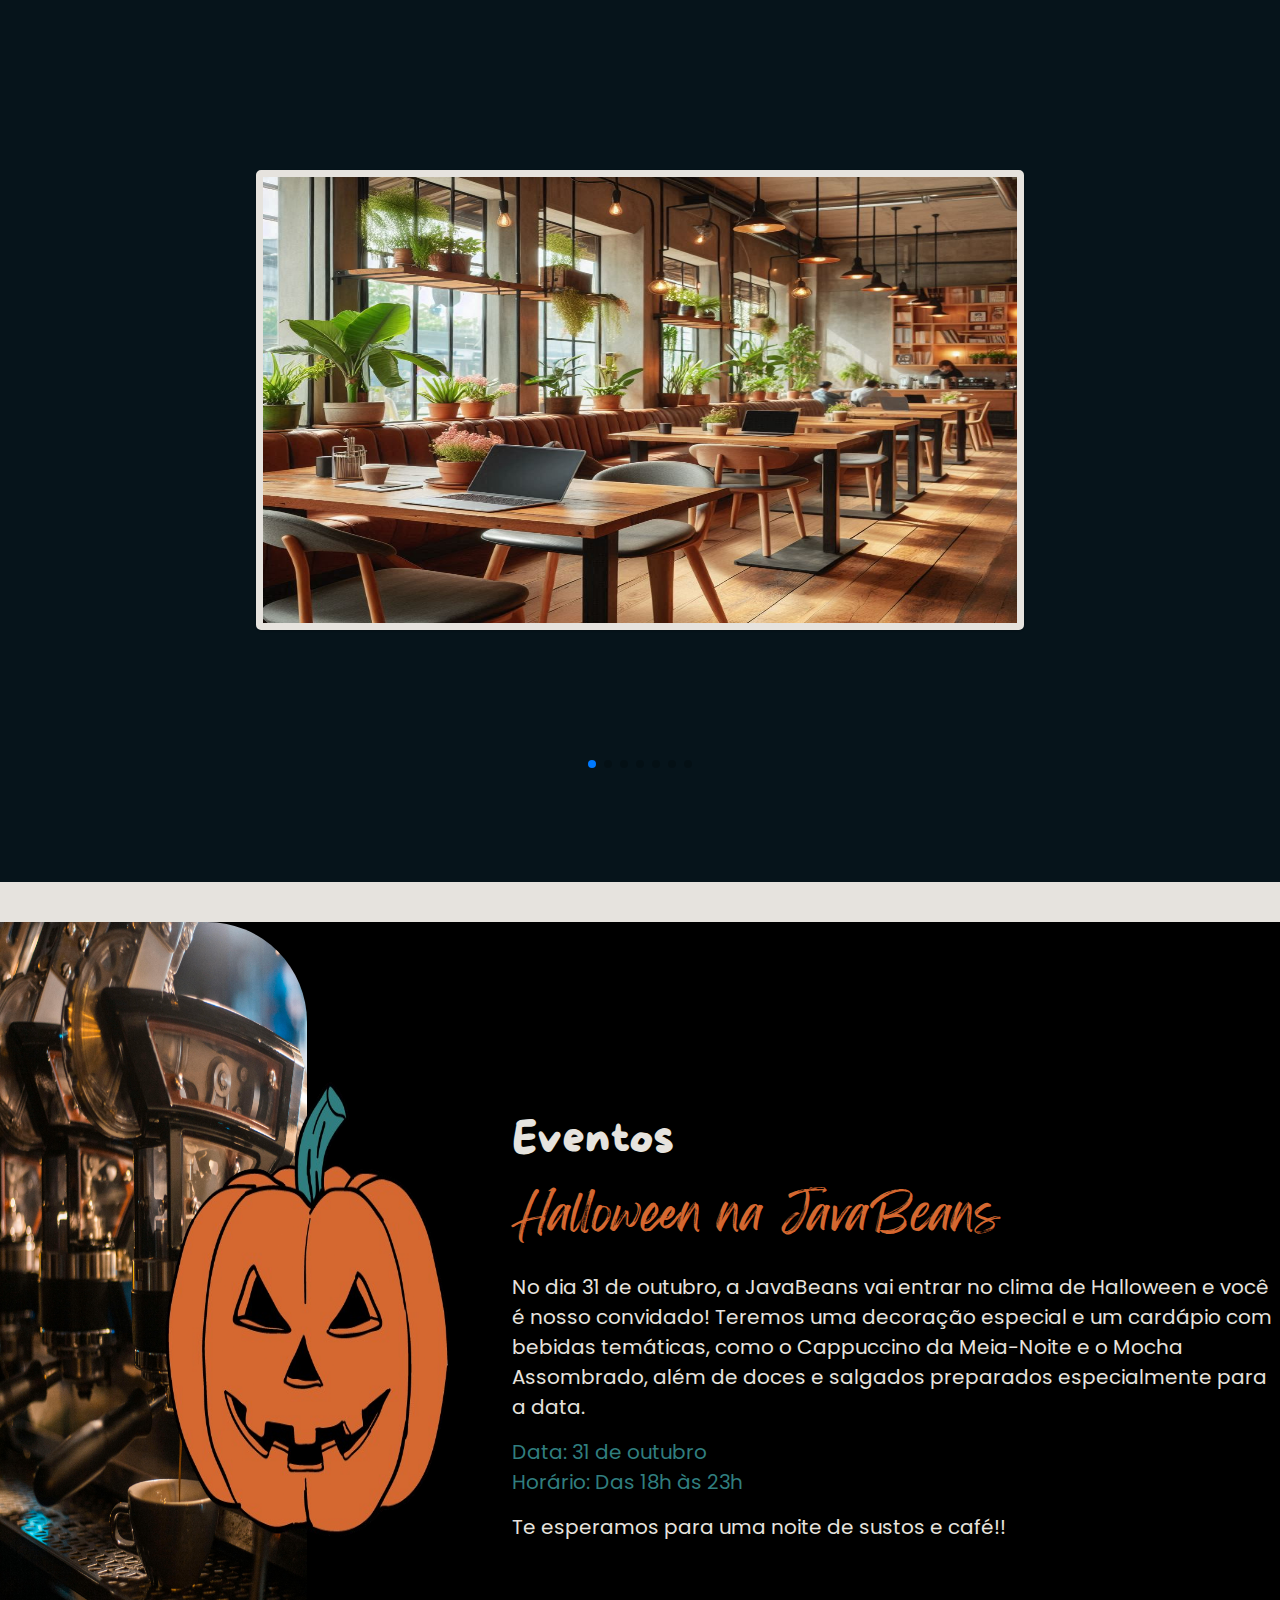
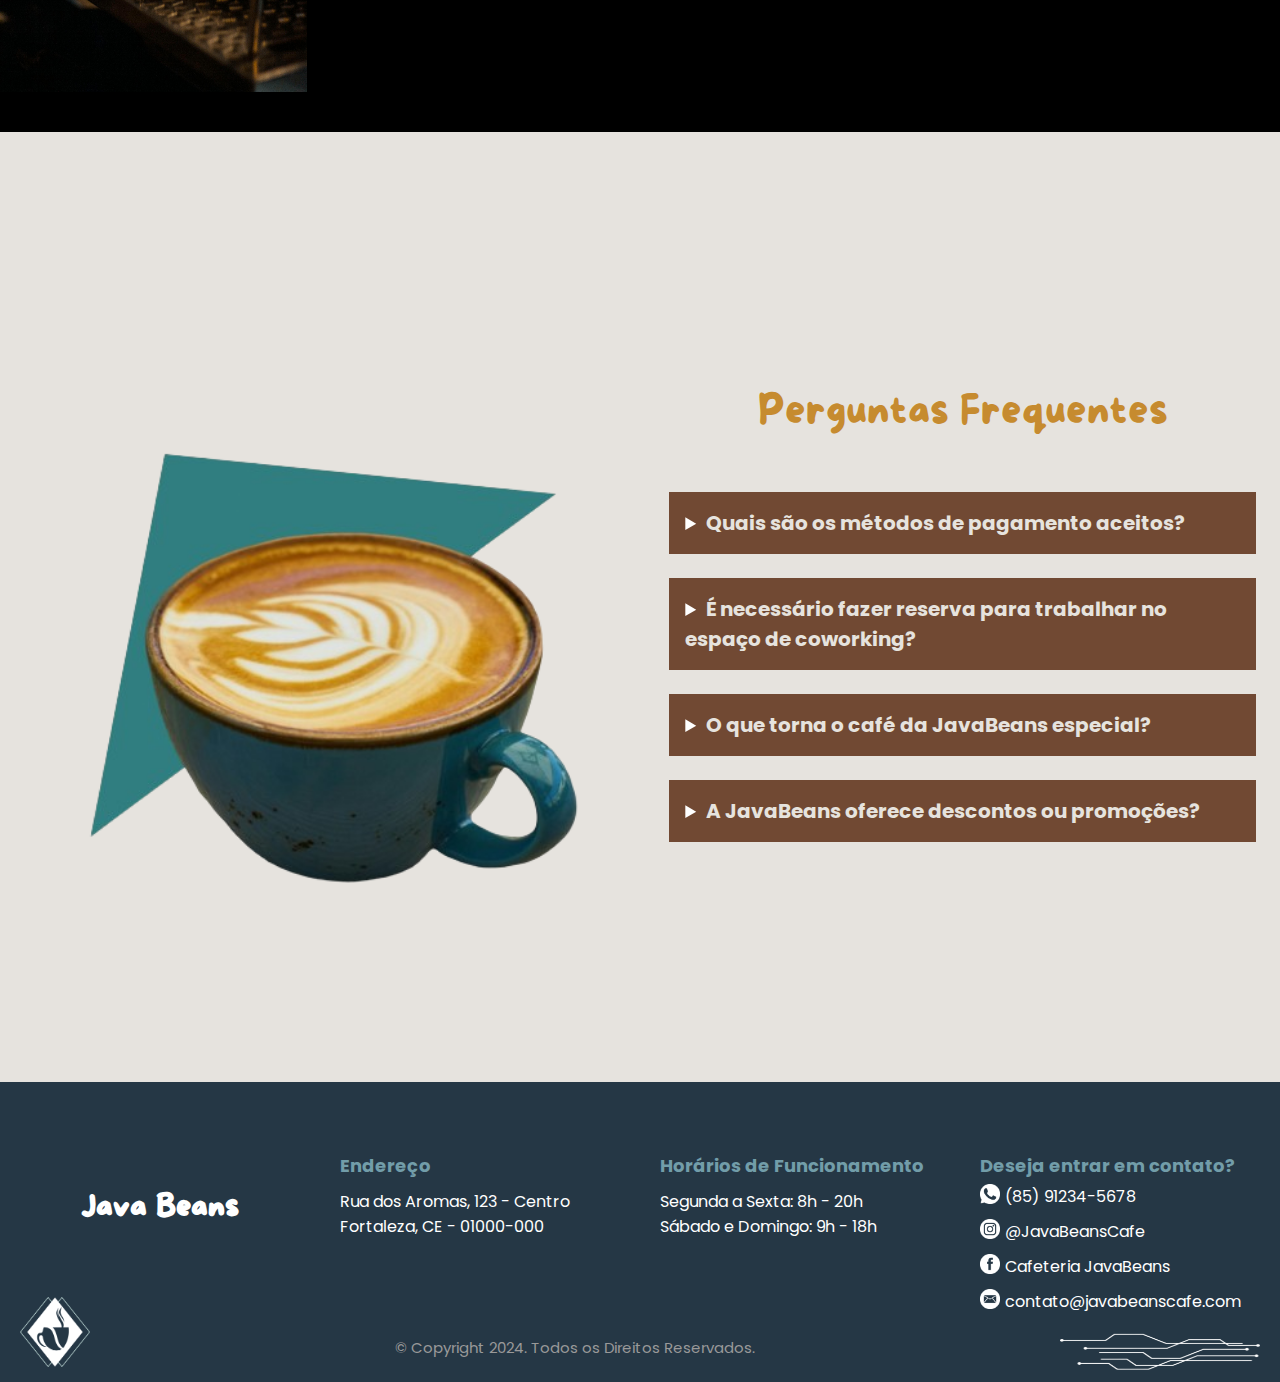
==== commit 1e3f487e: "adiciona footer básico" ====
--- a/index.html
+++ b/index.html
@@ -184,7 +184,7 @@
                 </div>
                 <div class="descricao">Chocolate amargo, nozes, açúcar mascavo.</div>
             </div>
-            <div class="footer">
+            <div class="cardapio-footer">
                 <strong>Venha nos visitar para ver mais!</strong>
             </div>
         </div>
@@ -354,6 +354,55 @@
 
     <!-- CONTATOS -->
     <!-- SEU CÓDIGO AQUI PARA A SEÇÃO CONTATOS -->
+    <footer class="footer">
+        <div class="footer-content">
+
+            <div id="footer-titulo-logo">
+                <h2>Java Beans</h2>
+            </div>
+            <div id="footer-endereco">
+                <h3 class="footer-sub-titulo">Endereço</h3>
+                <p class="footer-text">Rua dos Aromas, 123 - Centro<br>Fortaleza, CE - 01000-000</p>
+            </div>
+            <div id="footer-horarios">
+                <h3 class="footer-sub-titulo">Horários de Funcionamento</h3>
+                <p class="footer-text">Segunda a Sexta: 8h - 20h<br>Sábado e Domingo: 9h - 18h</p>
+            </div>
+            <div id="footer-contatos">
+                <h3 class="footer-sub-titulo">Deseja entrar em contato?</h3>
+                <div class="contact-info">
+
+                    <div class="footer-redes-link">
+                        <a href="https://web.whatsapp.com/"><img src="Assets/images/icones/whatsapp.png" alt="Telefone"></a>
+                        <p class="footer-text"> (85) 91234-5678</p>
+                    </div>
+                    <div class="footer-redes-link">
+                        <a href="https://www.instagram.com/"><img src="Assets/images/icones/instagram.png" alt="Instagram"> </a>
+                        <p class="footer-text">@JavaBeansCafe</p>
+                    </div >
+                    <div class="footer-redes-link">
+                        <a href="https://www.facebook.com/campaign/landing.php?&campaign_id=1654787885&extra_1=s%7Cc%7C318628673247%7Ce%7Cfacebook%27%7C&placement=&creative=318628673247&keyword=facebook%27&partner_id=googlesem&extra_2=campaignid%3D1654787885%26adgroupid%3D62478117254%26matchtype%3De%26network%3Dg%26source%3Dnotmobile%26search_or_content%3Ds%26device%3Dc%26devicemodel%3D%26adposition%3D%26target%3D%26targetid%3Dkwd-362360550869%26loc_physical_ms%3D9197548%26loc_interest_ms%3D%26feeditemid%3D%26param1%3D%26param2%3D&gad_source=1&gclid=CjwKCAiAudG5BhAREiwAWMlSjKSki6ZR0YwPDwt732NAvcwEfrEZ6PiW3S8DTUpngzjl9x9S7CiO4RoCsJ0QAvD_BwE"><img src="Assets/images/icones/facebook.png" alt="Facebook"></a>
+                        <p class="footer-text"> Cafeteria JavaBeans</p>
+                    </div >
+                    <div class="footer-redes-link">
+                        <a href="gmail.com"><img src="Assets/images/icones/email.png" alt="Email"> </a>
+                        <p class="footer-text">contato@javabeanscafe.com</p>
+                    </div >
+
+                </div>
+            </div>
+
+        </div>
+        <div class="footer-bottom">
+            <div class="footer-logo">
+                <a href=""><img src="Assets/images/logos/logo-2.png" alt="Java Beans Logo Full White"></a>
+            </div>
+            <p>© Copyright 2024. Todos os Direitos Reservados.</p>
+            <div class="cyber-fios">
+                <img src="Assets/images/icones/fios.png" alt="Fios Cibernéticos">
+            </div>
+        </div>
+    </footer>
 
     <script type="module" src="Assets/js/global/global.js"></script>
     <script src="https://cdn.jsdelivr.net/npm/swiper@11/swiper-bundle.min.js"></script>
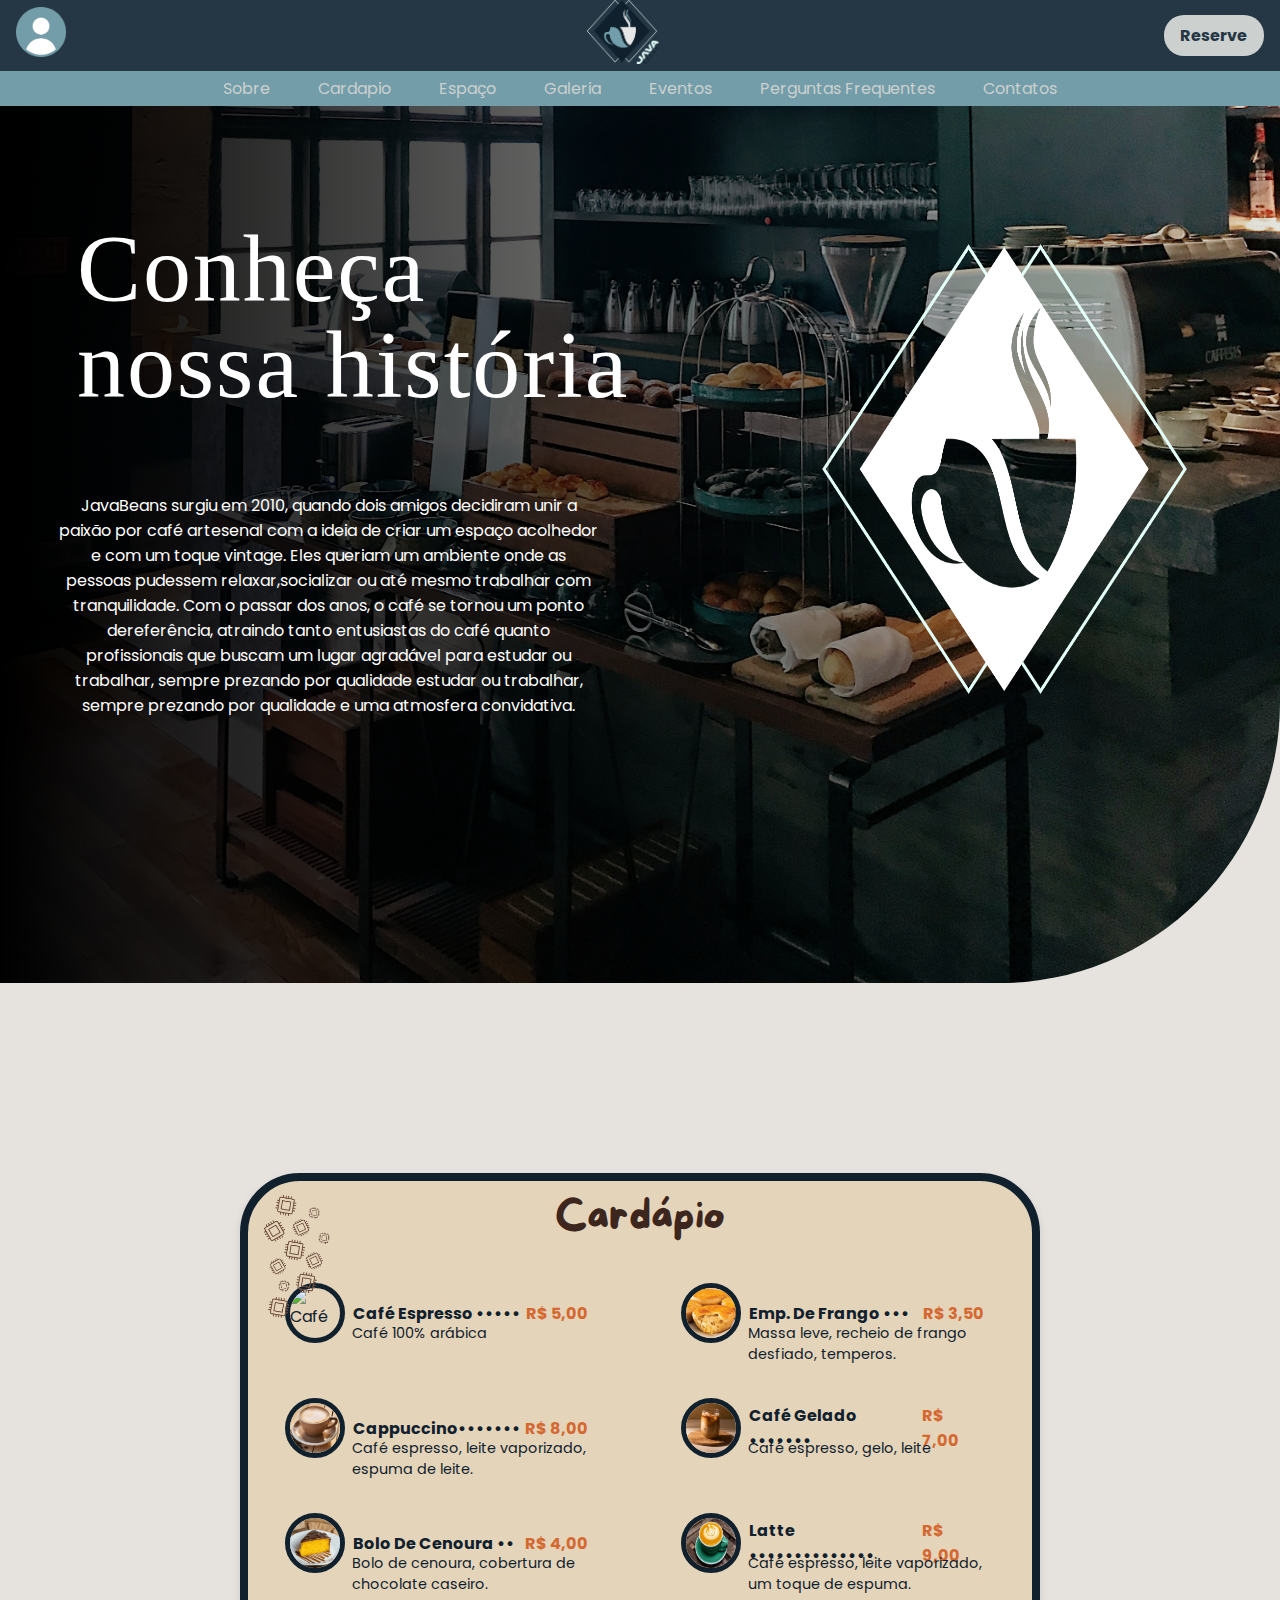
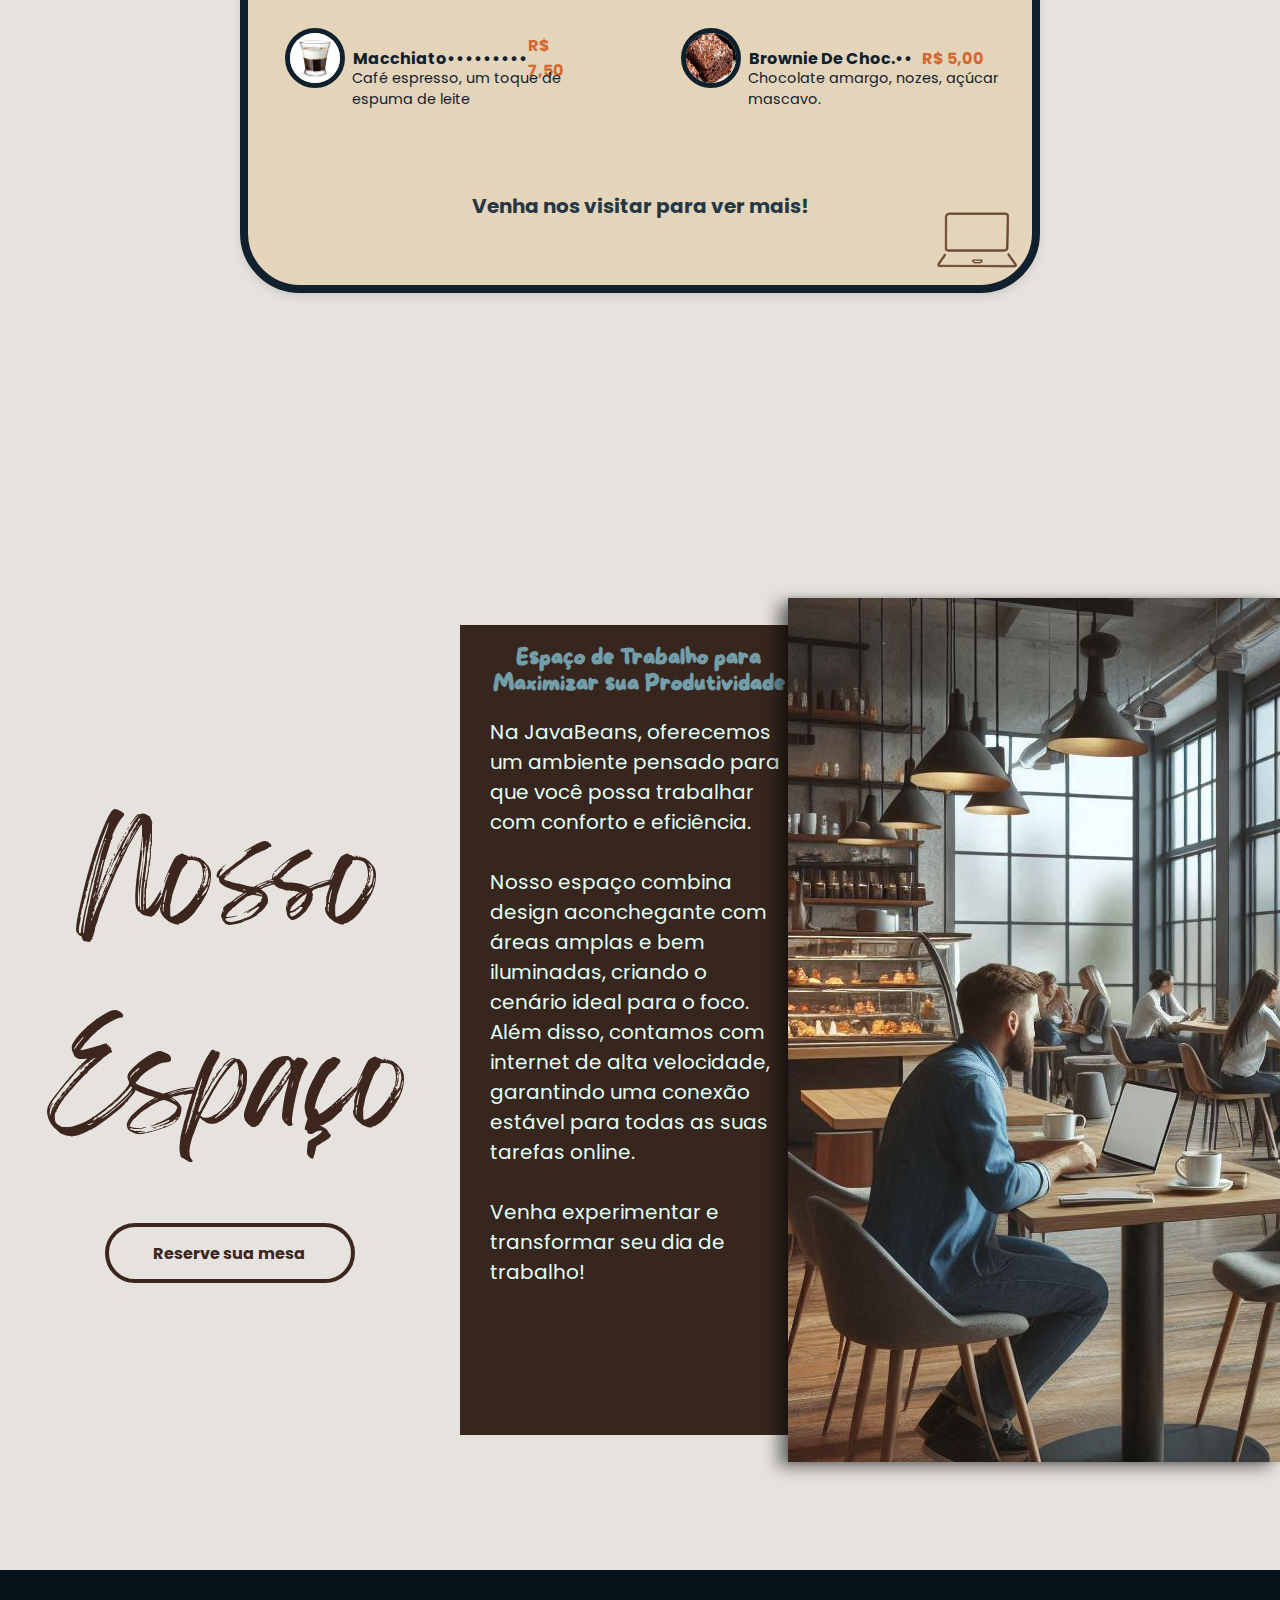
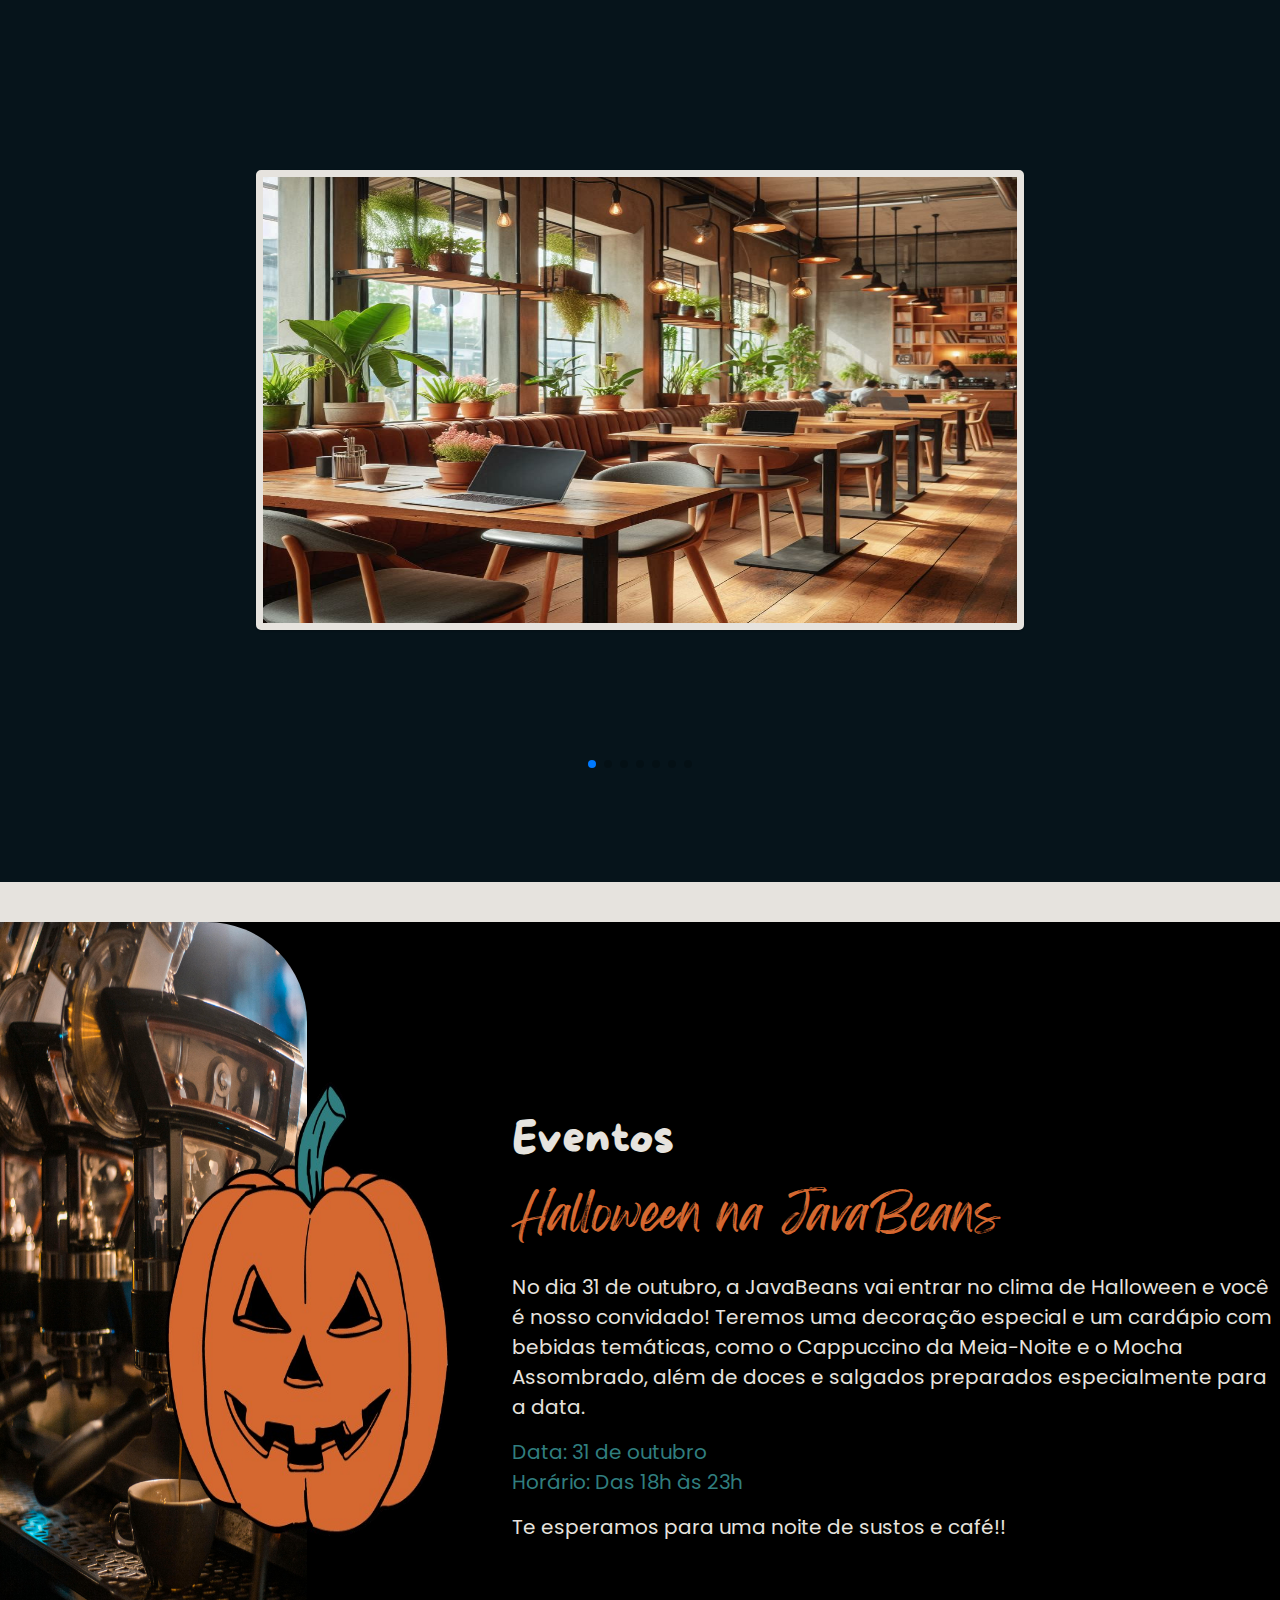
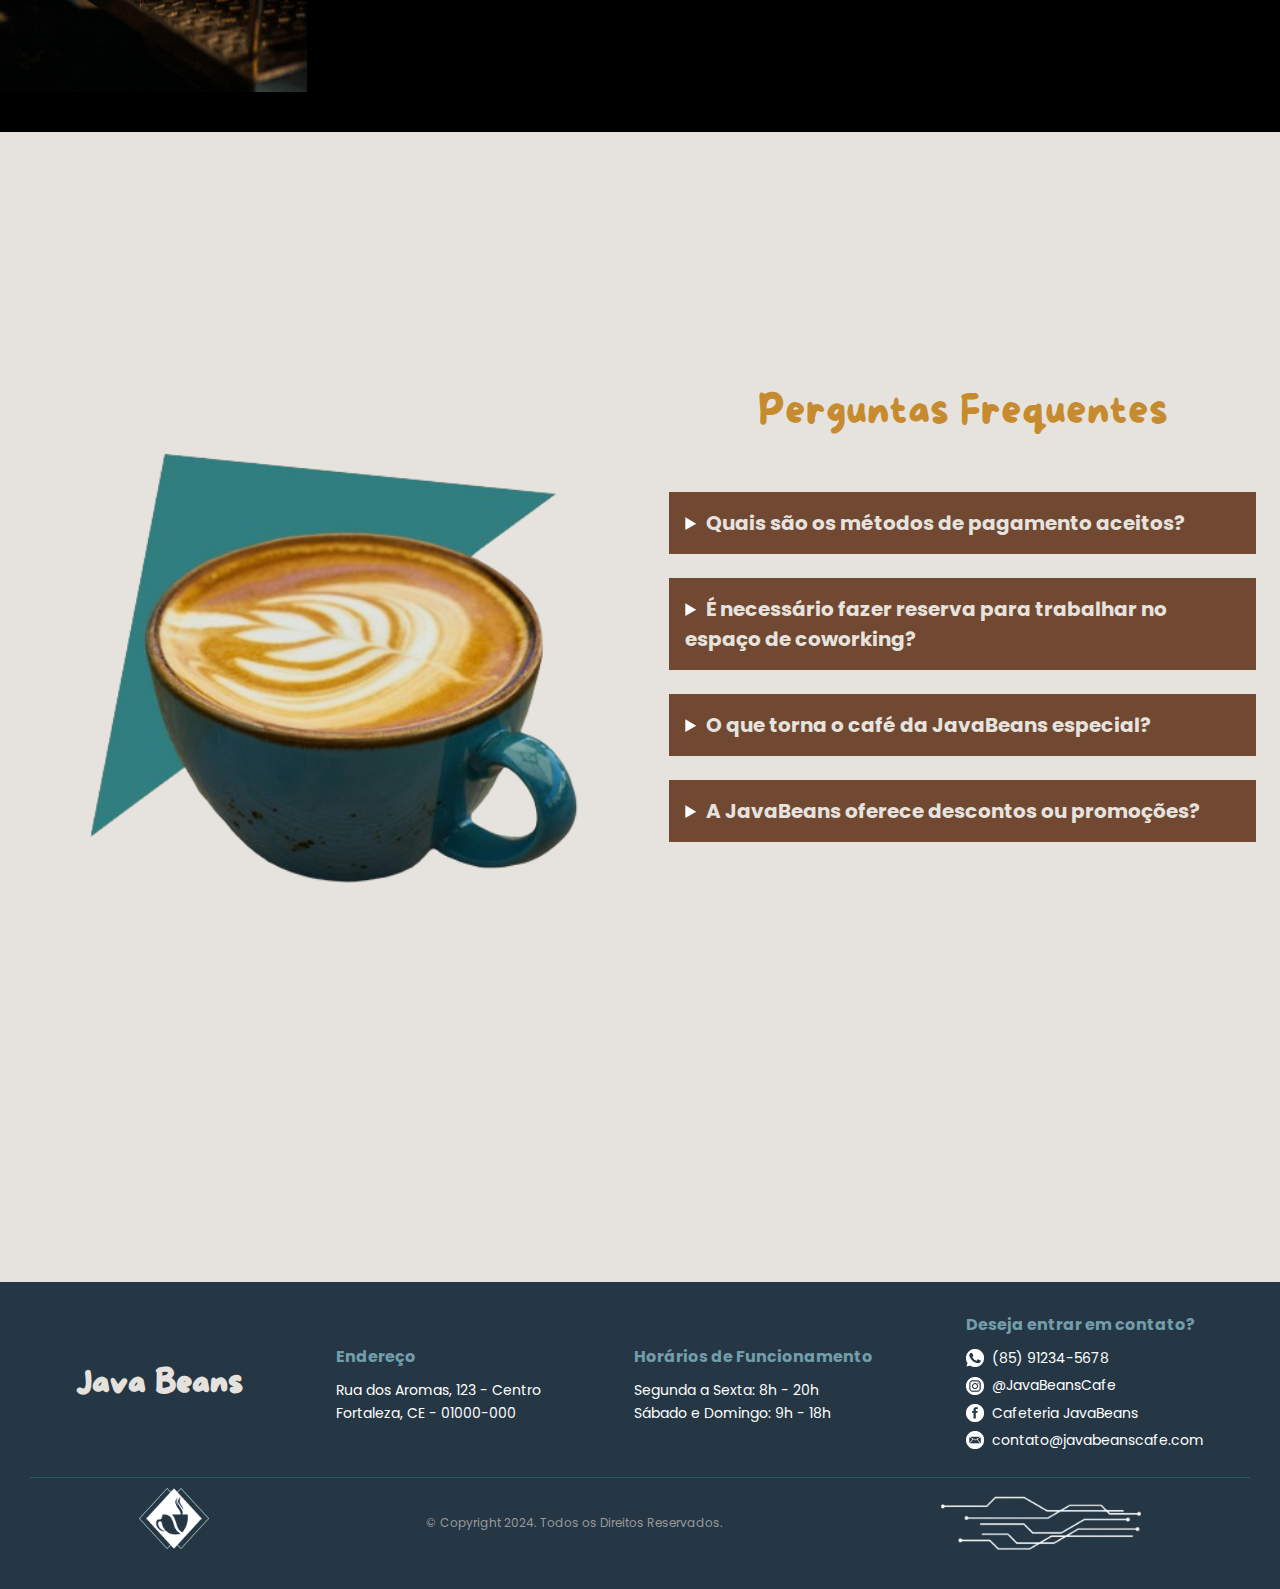
==== commit 0dde3473: "Modificando a estrutura do footer" ====
--- a/index.html
+++ b/index.html
@@ -356,46 +356,34 @@
     <!-- SEU CÓDIGO AQUI PARA A SEÇÃO CONTATOS -->
     <footer class="footer">
         <div class="footer-content">
-
-            <div id="footer-titulo-logo">
+            <div class="footer-logo">
                 <h2>Java Beans</h2>
             </div>
-            <div id="footer-endereco">
-                <h3 class="footer-sub-titulo">Endereço</h3>
-                <p class="footer-text">Rua dos Aromas, 123 - Centro<br>Fortaleza, CE - 01000-000</p>
-            </div>
-            <div id="footer-horarios">
-                <h3 class="footer-sub-titulo">Horários de Funcionamento</h3>
-                <p class="footer-text">Segunda a Sexta: 8h - 20h<br>Sábado e Domingo: 9h - 18h</p>
-            </div>
-            <div id="footer-contatos">
-                <h3 class="footer-sub-titulo">Deseja entrar em contato?</h3>
+
+            <div class="footer-section">
+                <h3>Endereço</h3>
+                <p>Rua dos Aromas, 123 - Centro<br>Fortaleza, CE - 01000-000</p>
+            </div>
+
+            <div class="footer-section">
+                <h3>Horários de Funcionamento</h3>
+                <p>Segunda a Sexta: 8h - 20h<br>Sábado e Domingo: 9h - 18h</p>
+            </div>
+
+            <div class="footer-section">
+                <h3>Deseja entrar em contato?</h3>
                 <div class="contact-info">
-
-                    <div class="footer-redes-link">
-                        <a href="https://web.whatsapp.com/"><img src="Assets/images/icones/whatsapp.png" alt="Telefone"></a>
-                        <p class="footer-text"> (85) 91234-5678</p>
-                    </div>
-                    <div class="footer-redes-link">
-                        <a href="https://www.instagram.com/"><img src="Assets/images/icones/instagram.png" alt="Instagram"> </a>
-                        <p class="footer-text">@JavaBeansCafe</p>
-                    </div >
-                    <div class="footer-redes-link">
-                        <a href="https://www.facebook.com/campaign/landing.php?&campaign_id=1654787885&extra_1=s%7Cc%7C318628673247%7Ce%7Cfacebook%27%7C&placement=&creative=318628673247&keyword=facebook%27&partner_id=googlesem&extra_2=campaignid%3D1654787885%26adgroupid%3D62478117254%26matchtype%3De%26network%3Dg%26source%3Dnotmobile%26search_or_content%3Ds%26device%3Dc%26devicemodel%3D%26adposition%3D%26target%3D%26targetid%3Dkwd-362360550869%26loc_physical_ms%3D9197548%26loc_interest_ms%3D%26feeditemid%3D%26param1%3D%26param2%3D&gad_source=1&gclid=CjwKCAiAudG5BhAREiwAWMlSjKSki6ZR0YwPDwt732NAvcwEfrEZ6PiW3S8DTUpngzjl9x9S7CiO4RoCsJ0QAvD_BwE"><img src="Assets/images/icones/facebook.png" alt="Facebook"></a>
-                        <p class="footer-text"> Cafeteria JavaBeans</p>
-                    </div >
-                    <div class="footer-redes-link">
-                        <a href="gmail.com"><img src="Assets/images/icones/email.png" alt="Email"> </a>
-                        <p class="footer-text">contato@javabeanscafe.com</p>
-                    </div >
-
-                </div>
-            </div>
-
-        </div>
+                    <p><img src="Assets/images/icones/whatsapp.png" alt="Telefone"> (85) 91234-5678</p>
+                    <p><img src="Assets/images/icones/instagram.png" alt="Instagram"> @JavaBeansCafe</p>
+                    <p><img src="Assets/images/icones/facebook.png" alt="Facebook"> Cafeteria JavaBeans</p>
+                    <p><img src="Assets/images/icones/email.png" alt="Email"> contato@javabeanscafe.com</p>
+                </div>
+            </div>
+        </div>
+
         <div class="footer-bottom">
-            <div class="footer-logo">
-                <a href=""><img src="Assets/images/logos/logo-2.png" alt="Java Beans Logo Full White"></a>
+            <div class="footer-logo-bottom">
+                <img src="Assets/images/logos/logo-2.png" alt="Java Beans Logo Full White">
             </div>
             <p>© Copyright 2024. Todos os Direitos Reservados.</p>
             <div class="cyber-fios">
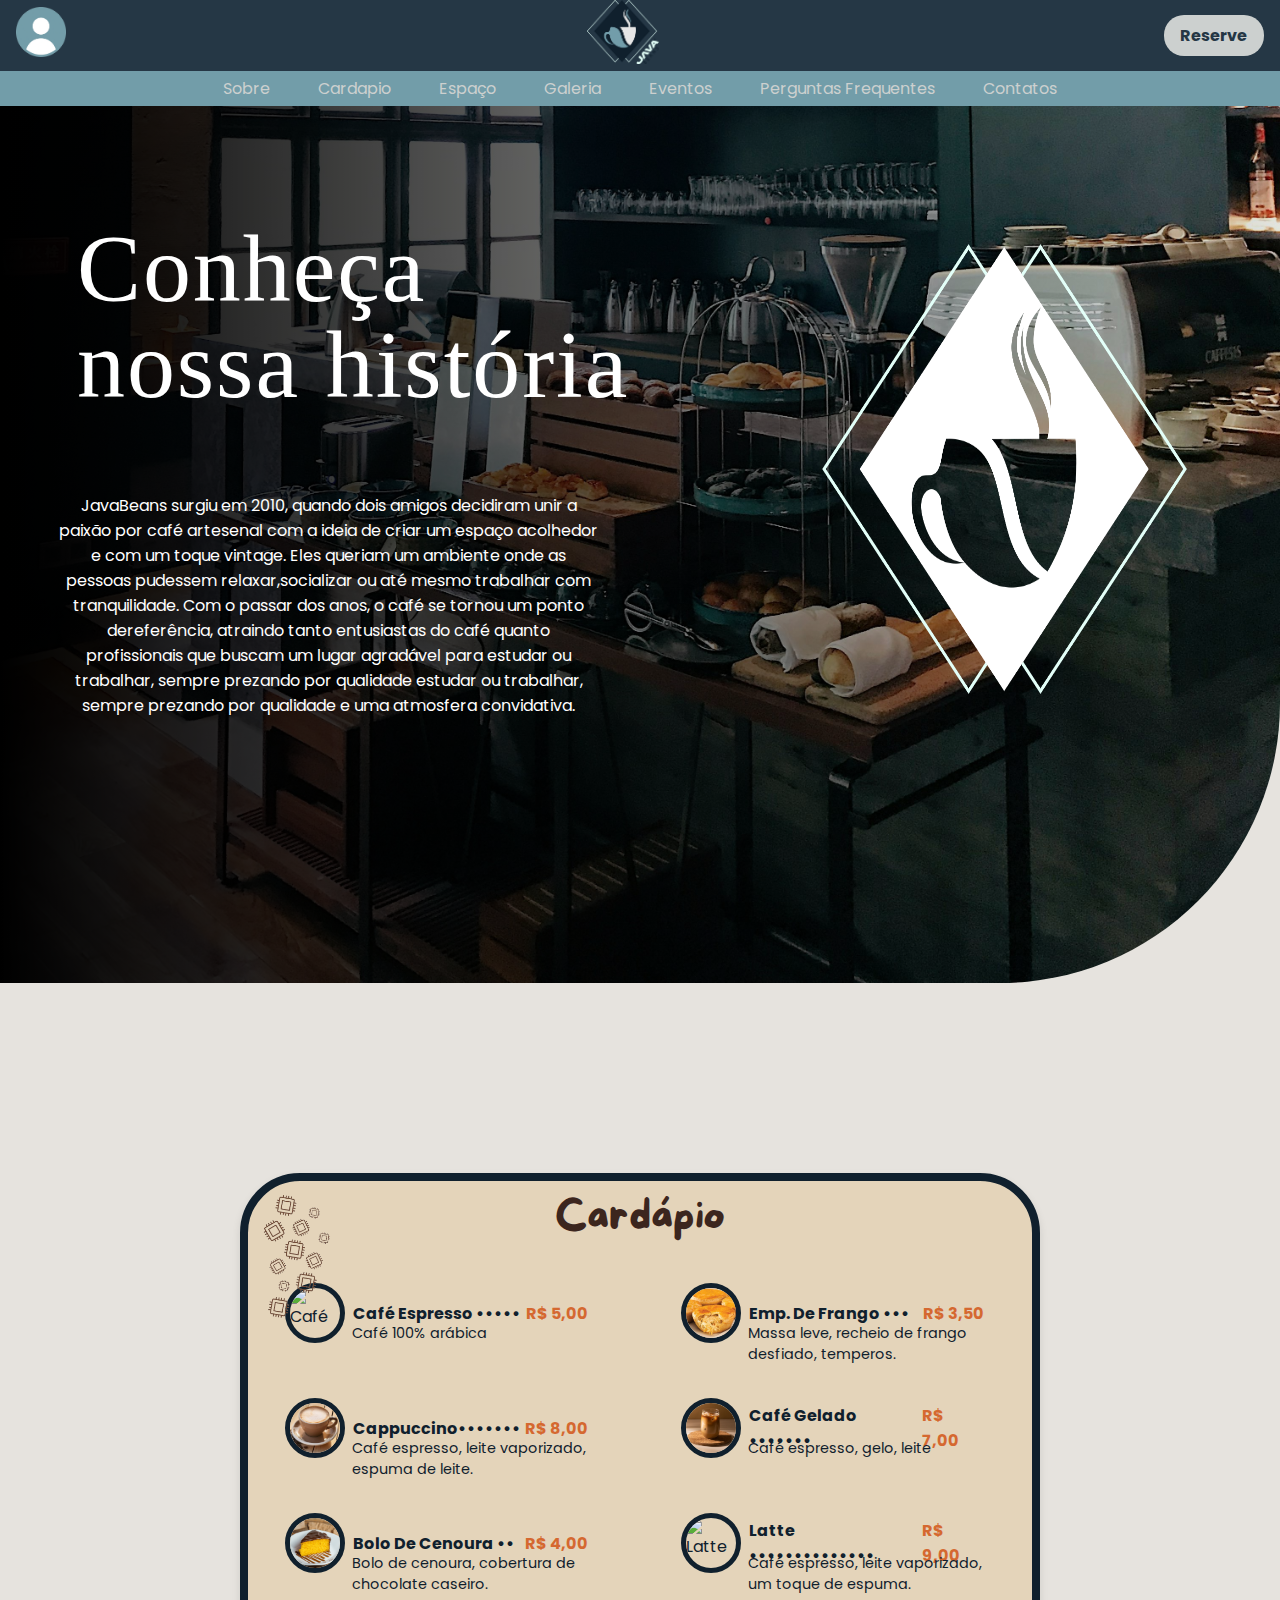
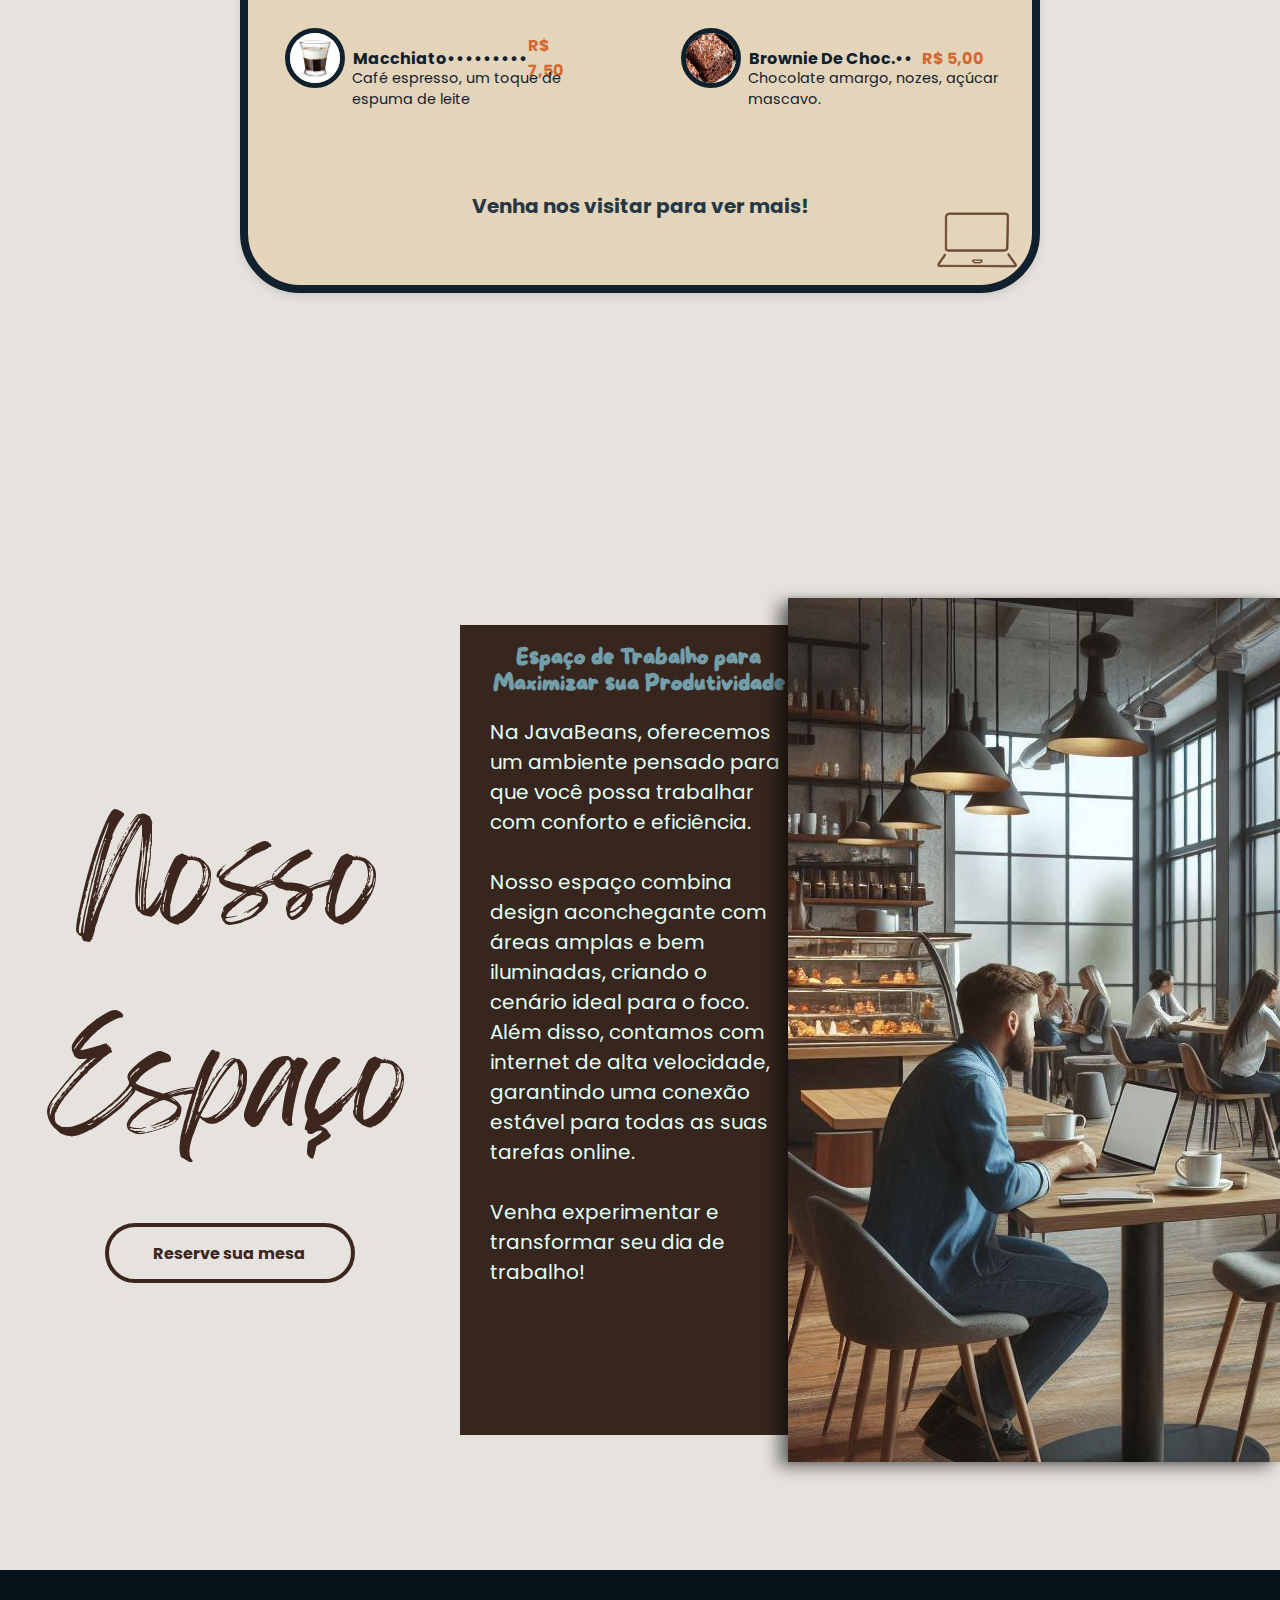
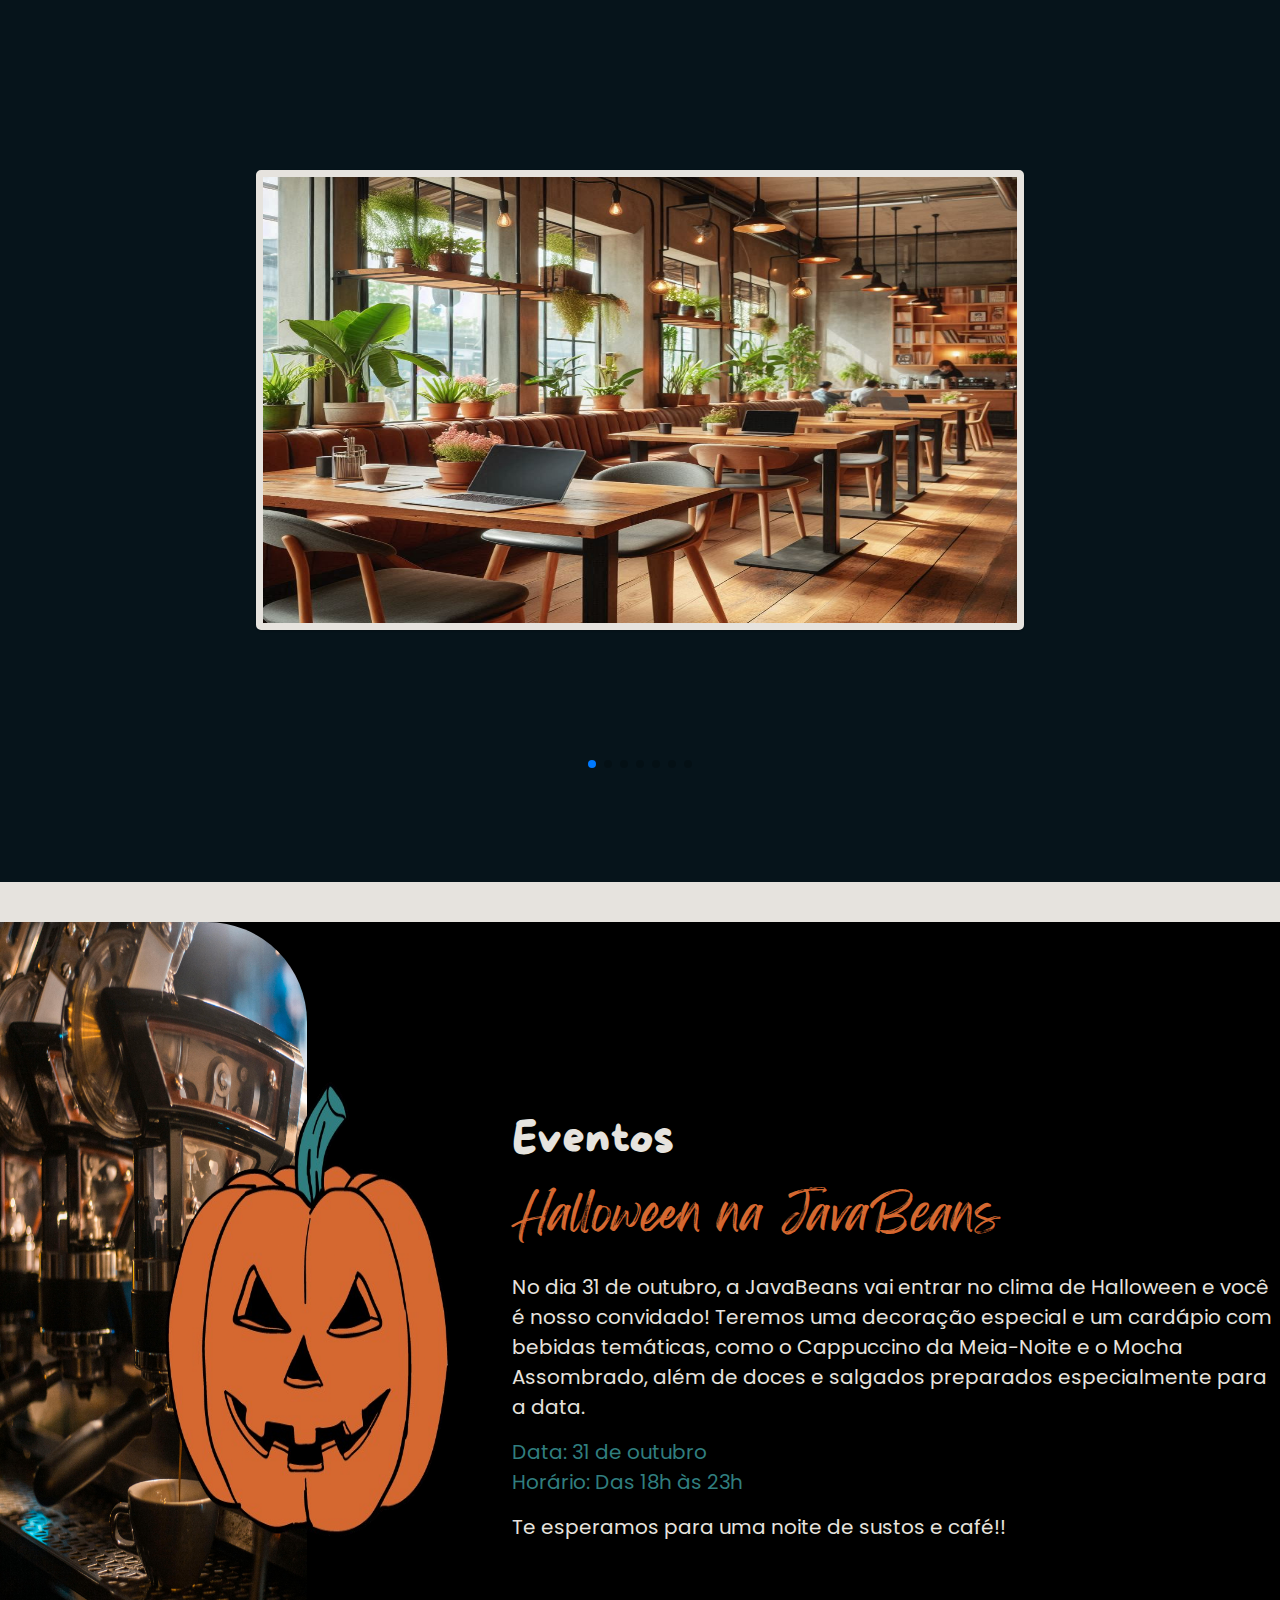
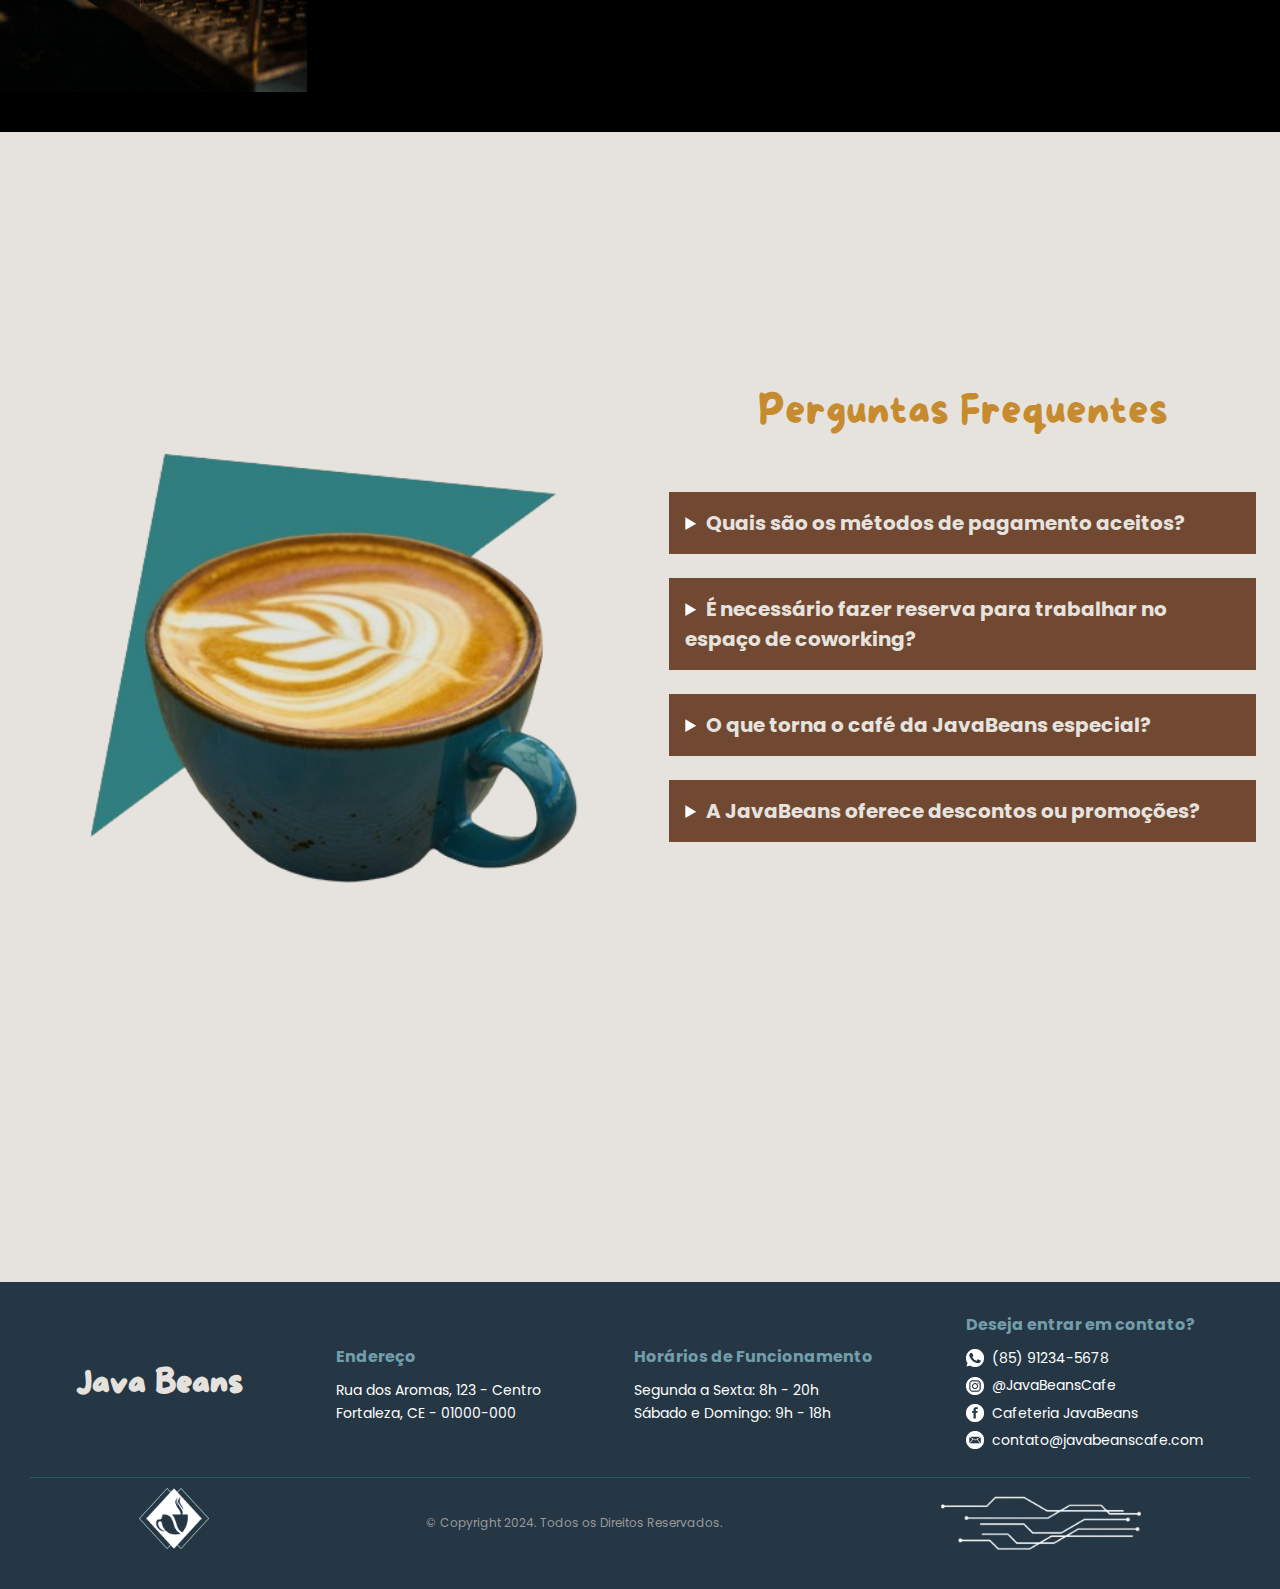
==== commit 553aa037: "Merge branch 'main' into develop" ====
--- a/index.html
+++ b/index.html
@@ -196,7 +196,7 @@
             <div class="espaco-esquerda">
                 <div>
                     <h2 class="espaco-titulo">Nosso Espaço</h2>
-                    <a href="sign_up.html" class="espaco-botao">Reserve sua mesa</a>
+                    <a href="reserve.html" class="espaco-botao">Reserve sua mesa</a>
                 </div>
             </div>
             <div id="espaco-meio">
@@ -353,8 +353,7 @@
     </section>
 
     <!-- CONTATOS -->
-    <!-- SEU CÓDIGO AQUI PARA A SEÇÃO CONTATOS -->
-    <footer class="footer">
+    <footer class="footer" id="contatos">
         <div class="footer-content">
             <div class="footer-logo">
                 <h2>Java Beans</h2>
@@ -395,4 +394,4 @@
     <script type="module" src="Assets/js/global/global.js"></script>
     <script src="https://cdn.jsdelivr.net/npm/swiper@11/swiper-bundle.min.js"></script>
 </body>
-</html>
+</html>